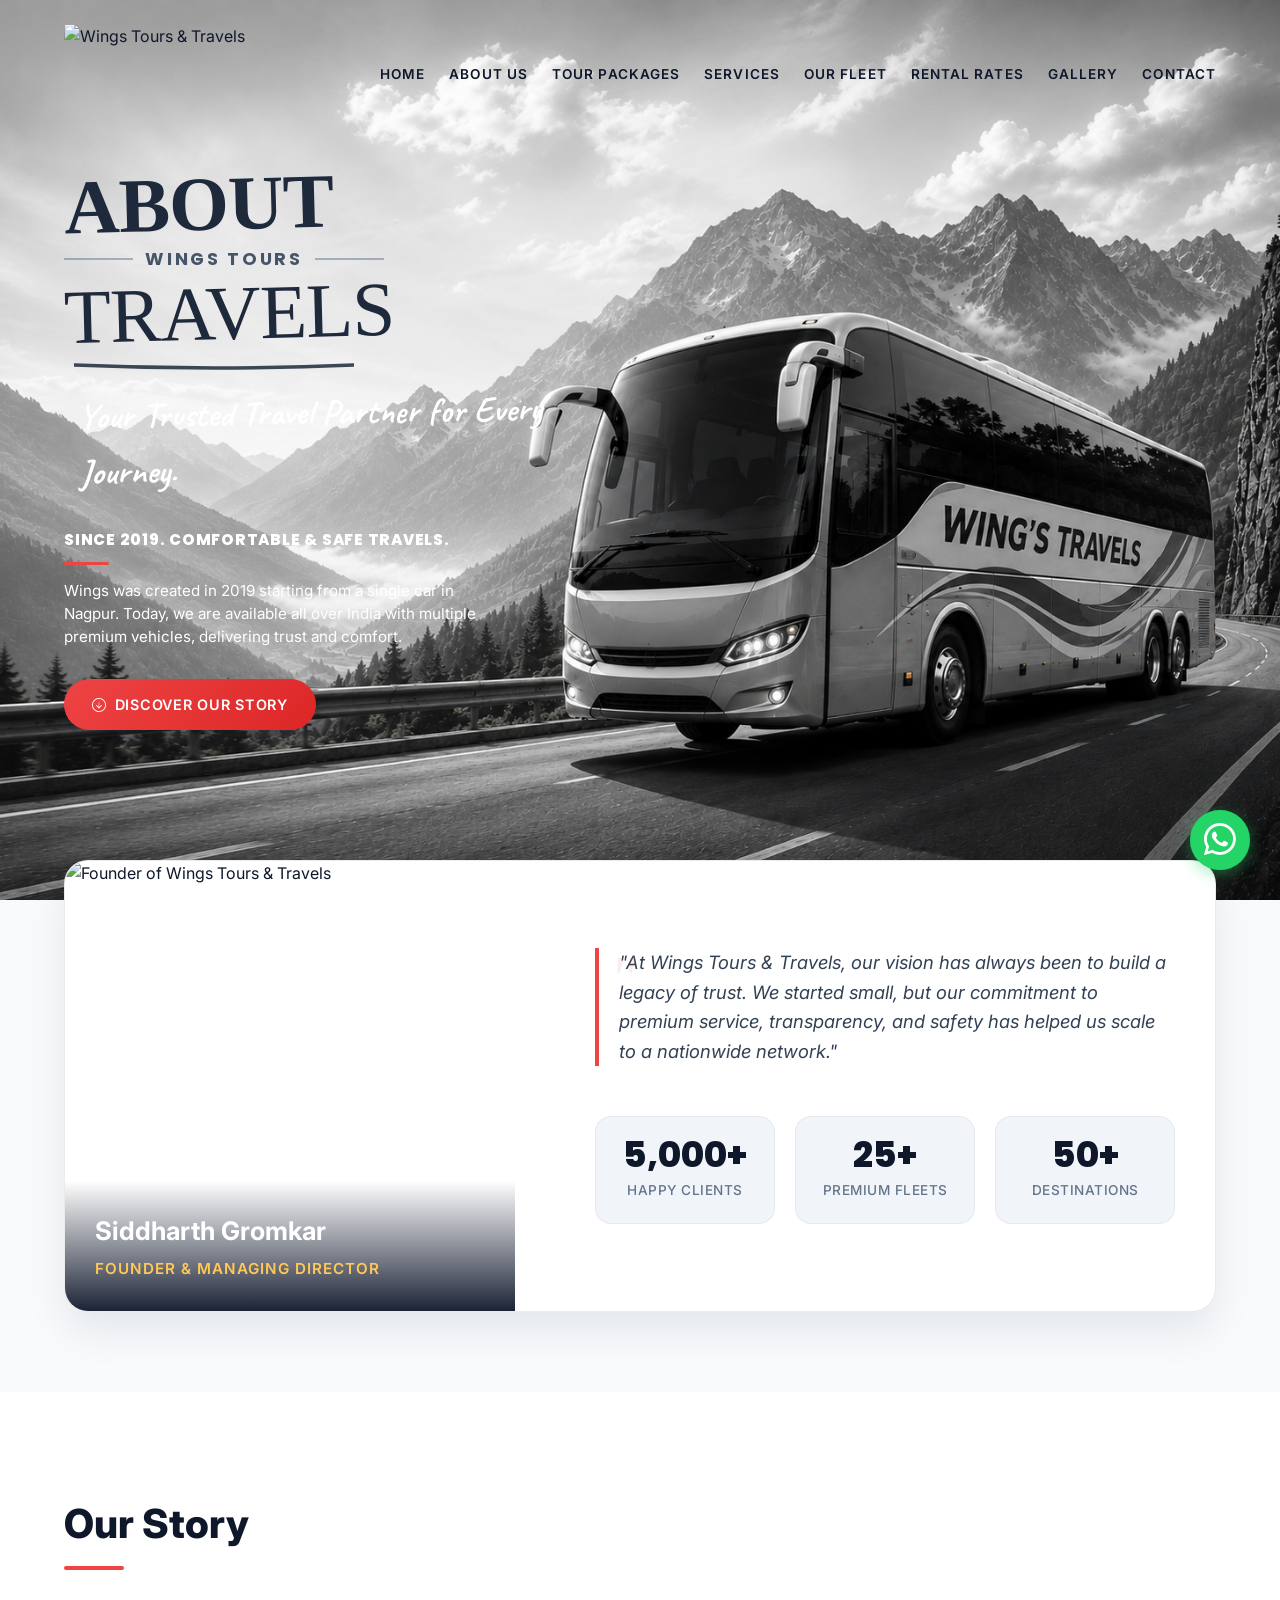
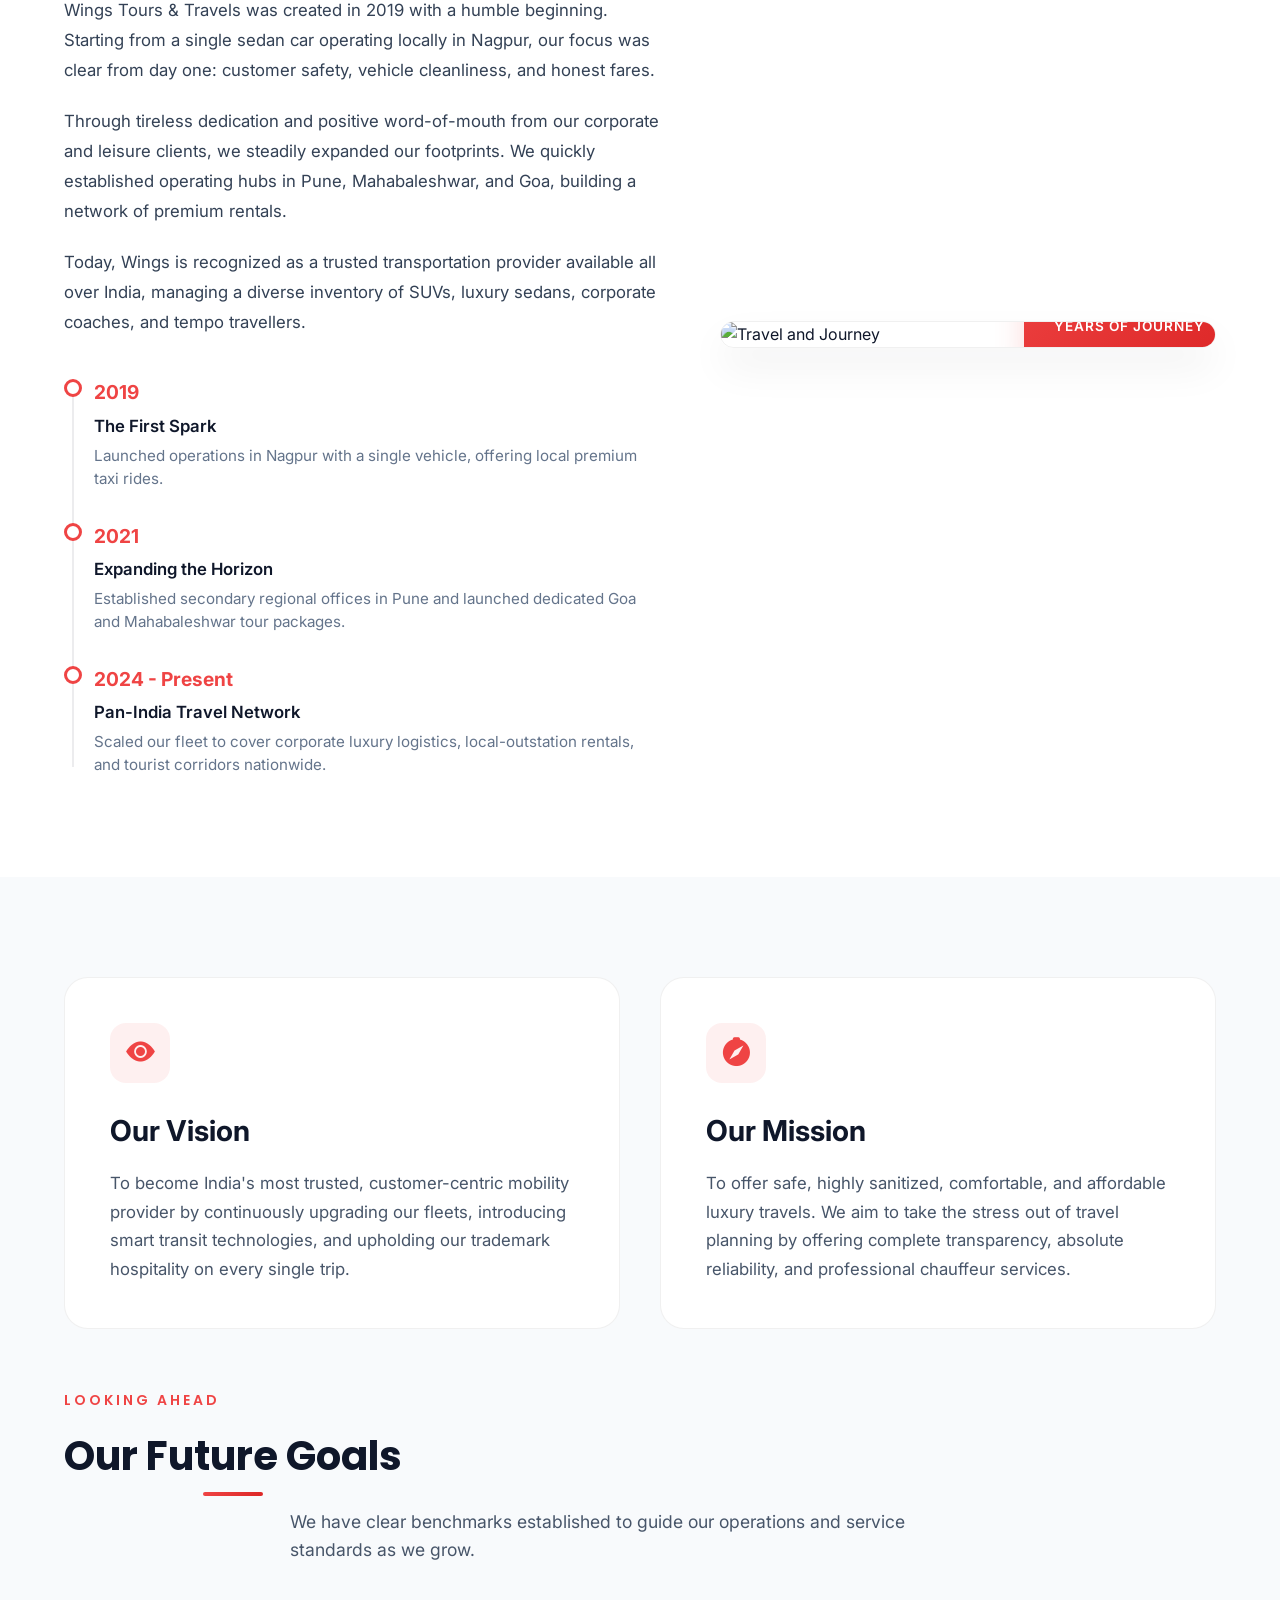
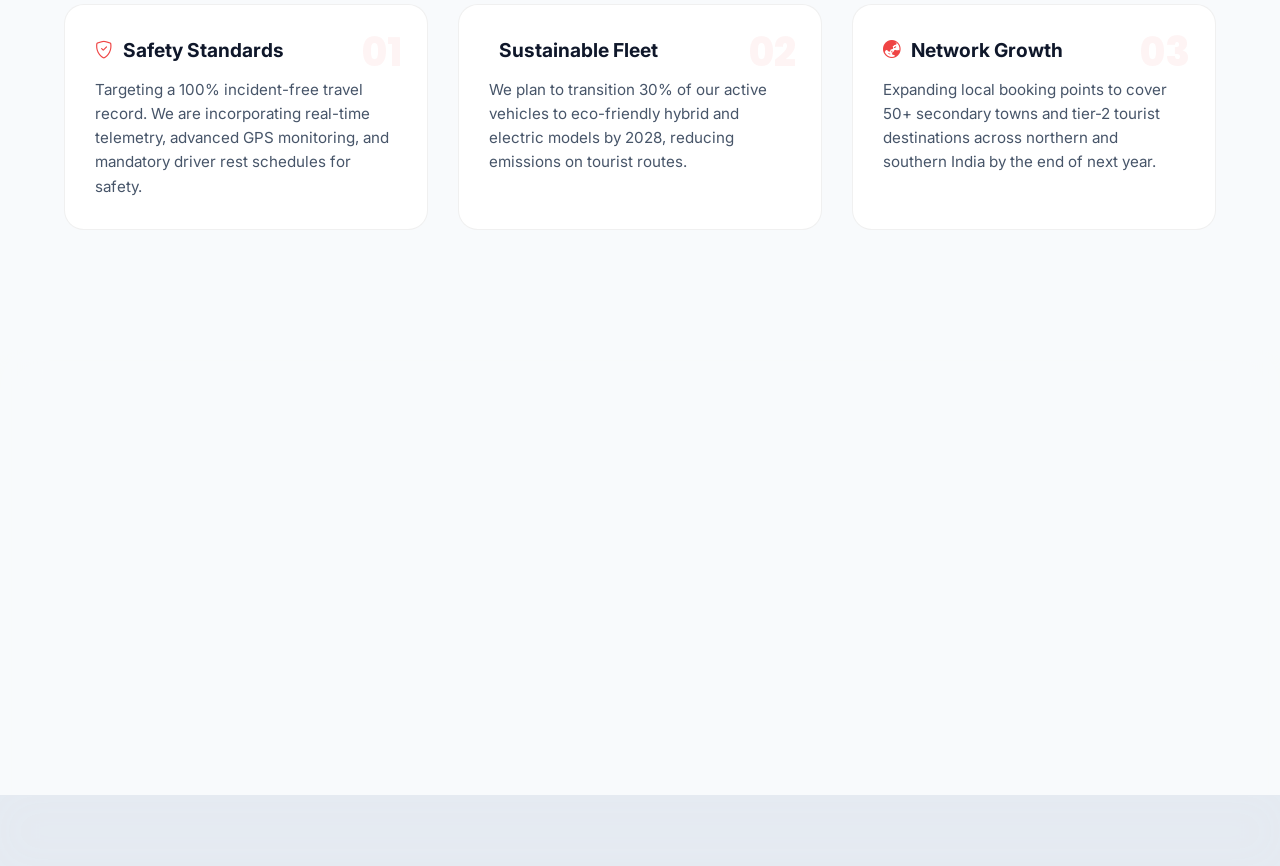
==== about.html @ 9f7b577d "changes in tariffs and about sections miner bugs" ====
<!DOCTYPE html>
<html lang="en">

<head>
    <meta charset="UTF-8">
    <meta name="viewport" content="width=device-width, initial-scale=1.0">
    <title>About Us | Wings Tours & Travels</title>
    <meta name="description"
        content="Learn about Wings Tours & Travels. Founded by Siddharth Gromkar in 2019 with a single car in Nagpur, we now provide premium transport and rentals all over India.">

    <!-- Open Graph Meta Tags -->
    <meta property="og:title" content="About Us | Wings Tours & Travels">
    <meta property="og:description"
        content="Discover our journey since 2019, our fleet, happy clients, and vision to provide premium and safe travel solutions.">
    <meta property="og:type" content="website">

    <!-- Fonts -->
    <link rel="preconnect" href="https://fonts.googleapis.com">
    <link rel="preconnect" href="https://fonts.gstatic.com" crossorigin>
    <link
        href="https://fonts.googleapis.com/css2?family=Inter:wght@300;400;500;600;700&family=Poppins:wght@400;500;600;700;800&family=Permanent+Marker&family=Caveat:wght@700&display=swap"
        rel="stylesheet">

    <!-- Bootstrap Icons -->
    <link rel="stylesheet" href="https://cdn.jsdelivr.net/npm/bootstrap-icons@1.11.1/font/bootstrap-icons.css">

    <!-- Custom CSS -->
    <link rel="stylesheet" href="style.css">
    <style>
        /* Light Theme Styles for About Page */
        body {
            background-color: #f8fafc;
            color: #0f172a;
        }

        /* Hero Section Text Overrides if needed for light theme */
        .hero-section {
            background-color: #0f172a !important;
            /* Keep the hero section dark for premium look */
            color: #ffffff;
        }

        .hero-section h1,
        .hero-section p,
        .hero-section span {
            color: #ffffff;
        }

        /* Owner & Stats Card Section */
        .owner-section {
            padding: 80px 0;
            background-color: #f8fafc;
        }

        .owner-card {
            background: #ffffff;
            border: 1px solid rgba(0, 0, 0, 0.08);
            border-radius: 24px;
            overflow: hidden;
            display: grid;
            grid-template-columns: 1fr 1.2fr;
            gap: 40px;
            box-shadow: 0 20px 40px rgba(15, 23, 42, 0.08);
            margin-top: -120px;
            position: relative;
            z-index: 10;
        }

        .owner-image-wrap {
            position: relative;
            min-height: 450px;
        }

        .owner-img {
            width: 100%;
            height: 100%;
            object-fit: cover;
            position: absolute;
            top: 0;
            left: 0;
        }

        .owner-info-overlay {
            position: absolute;
            bottom: 0;
            left: 0;
            right: 0;
            background: linear-gradient(0deg, rgba(15, 23, 42, 0.95) 0%, rgba(15, 23, 42, 0) 100%);
            padding: 30px;
            color: #ffffff;
        }

        .owner-name {
            font-size: 1.6rem;
            font-weight: 700;
            margin-bottom: 5px;
            color: #ffffff;
        }

        .owner-title {
            font-size: 0.95rem;
            color: var(--color-accent, #FFC857);
            font-weight: 600;
            text-transform: uppercase;
            letter-spacing: 1px;
        }

        .owner-details-wrap {
            padding: 50px 40px;
            display: flex;
            flex-direction: column;
            justify-content: center;
        }

        .owner-quote {
            font-size: 1.15rem;
            font-style: italic;
            color: #334155;
            margin-bottom: 30px;
            line-height: 1.6;
            border-left: 4px solid var(--color-secondary, #EF4444);
            padding-left: 20px;
            position: relative;
        }

        .owner-quote::before {
            content: '"';
            font-family: serif;
            font-size: 4rem;
            color: rgba(239, 68, 68, 0.1);
            position: absolute;
            top: -20px;
            left: 10px;
        }

        .stats-grid {
            display: grid;
            grid-template-columns: repeat(3, 1fr);
            gap: 20px;
            margin-top: 20px;
        }

        .stat-item {
            background: #f1f5f9;
            border: 1px solid rgba(0, 0, 0, 0.05);
            border-radius: 16px;
            padding: 20px 15px;
            text-align: center;
            transition: all 0.3s ease;
        }

        .stat-item:hover {
            transform: translateY(-5px);
            border-color: rgba(239, 68, 68, 0.2);
            box-shadow: 0 10px 20px rgba(0, 0, 0, 0.05);
        }

        .stat-number {
            font-size: 2.2rem;
            font-weight: 800;
            color: var(--color-primary, #0B3D91);
            /* Deep slate / red accent */
            display: block;
            margin-bottom: 5px;
            font-family: 'Poppins', sans-serif;
        }

        .stat-label {
            font-size: 0.85rem;
            color: #64748b;
            font-weight: 500;
            text-transform: uppercase;
            letter-spacing: 0.5px;
        }

        /* Our Story Section */
        .story-section {
            padding: 100px 0;
            background-color: #ffffff;
            position: relative;
        }

        .story-grid {
            display: grid;
            grid-template-columns: 1.2fr 1fr;
            gap: 60px;
            align-items: center;
        }

        .story-content h2 {
            font-size: 2.5rem;
            font-weight: 800;
            margin-bottom: 25px;
            color: #0f172a;
            position: relative;
        }

        .story-content h2::after {
            content: '';
            display: block;
            width: 60px;
            height: 4px;
            background: var(--color-secondary, #EF4444);
            margin-top: 10px;
            border-radius: 2px;
        }

        .story-text p {
            font-size: 1.05rem;
            color: #334155;
            line-height: 1.8;
            margin-bottom: 20px;
        }

        .story-timeline {
            display: flex;
            flex-direction: column;
            gap: 30px;
            position: relative;
            padding-left: 30px;
            margin-top: 40px;
        }

        .story-timeline::before {
            content: '';
            position: absolute;
            left: 8px;
            top: 10px;
            bottom: 10px;
            width: 2px;
            background: rgba(15, 23, 42, 0.08);
        }

        .timeline-item {
            position: relative;
        }

        .timeline-badge {
            position: absolute;
            left: -30px;
            top: 2px;
            width: 18px;
            height: 18px;
            border-radius: 50%;
            background: #ffffff;
            border: 3px solid var(--color-secondary, #EF4444);
            transition: all 0.3s ease;
        }

        .timeline-item:hover .timeline-badge {
            background: var(--color-secondary, #EF4444);
            box-shadow: 0 0 10px rgba(239, 68, 68, 0.4);
        }

        .timeline-year {
            font-size: 1.2rem;
            font-weight: 700;
            color: var(--color-secondary, #EF4444);
            margin-bottom: 5px;
            display: block;
        }

        .timeline-title {
            font-size: 1.05rem;
            font-weight: 600;
            color: #0f172a;
            margin-bottom: 5px;
        }

        .timeline-desc {
            font-size: 0.95rem;
            color: #64748b;
            line-height: 1.5;
        }

        .story-graphic {
            position: relative;
        }

        .story-graphic-wrapper {
            position: relative;
            border-radius: 24px;
            overflow: hidden;
            border: 1px solid rgba(0, 0, 0, 0.06);
            box-shadow: 0 20px 40px rgba(15, 23, 42, 0.06);
        }

        .story-graphic img {
            width: 100%;
            height: 100%;
            object-fit: cover;
            display: block;
        }

        .story-experience-badge {
            position: absolute;
            bottom: -20px;
            right: -20px;
            background: var(--gradient-cta);
            padding: 30px;
            border-radius: 20px;
            text-align: center;
            color: white;
            box-shadow: 0 15px 30px rgba(239, 68, 68, 0.2);
            z-index: 10;
        }

        .story-experience-num {
            font-size: 3rem;
            font-weight: 800;
            font-family: 'Poppins', sans-serif;
            display: block;
            line-height: 1;
        }

        .story-experience-lbl {
            font-size: 0.85rem;
            text-transform: uppercase;
            letter-spacing: 1px;
            font-weight: 600;
            margin-top: 5px;
            display: block;
        }

        /* Vision & Mission Section */
        .vision-mission-section {
            padding: 100px 0 120px 0;
            background-color: #f8fafc;
        }

        .vision-mission-grid {
            display: grid;
            grid-template-columns: repeat(2, 1fr);
            gap: 40px;
            margin-bottom: 60px;
        }

        .vm-card {
            background: #ffffff;
            border: 1px solid rgba(0, 0, 0, 0.06);
            border-radius: 24px;
            padding: 45px;
            transition: all 0.3s ease;
            position: relative;
            overflow: hidden;
        }

        .vm-card:hover {
            transform: translateY(-5px);
            border-color: rgba(239, 68, 68, 0.15);
            box-shadow: 0 20px 40px rgba(15, 23, 42, 0.05);
        }

        .vm-icon-wrap {
            width: 60px;
            height: 60px;
            border-radius: 16px;
            background: rgba(239, 68, 68, 0.08);
            color: var(--color-secondary, #EF4444);
            display: flex;
            align-items: center;
            justify-content: center;
            font-size: 1.8rem;
            margin-bottom: 25px;
            transition: all 0.3s ease;
        }

        .vm-card:hover .vm-icon-wrap {
            background: var(--color-secondary, #EF4444);
            color: #ffffff;
            box-shadow: 0 5px 15px rgba(239, 68, 68, 0.3);
        }

        .vm-card.vision:hover .vm-icon-wrap {
            background: var(--color-secondary, #EF4444);
            color: #ffffff;
            box-shadow: 0 5px 15px rgba(239, 68, 68, 0.3);
        }

        .vm-card.vision .vm-icon-wrap {
            background: rgba(239, 68, 68, 0.08);
            color: var(--color-secondary, #EF4444);
        }

        .vm-title {
            font-size: 1.8rem;
            font-weight: 700;
            color: #0f172a;
            margin-bottom: 15px;
        }

        .vm-desc {
            font-size: 1.05rem;
            color: #475569;
            line-height: 1.7;
        }

        /* Goals Block */
        .goals-header {
            margin-bottom: 40px;
        }

        .goals-grid {
            display: grid;
            grid-template-columns: repeat(3, 1fr);
            gap: 30px;
        }

        .goal-card {
            background: #ffffff;
            border: 1px solid rgba(0, 0, 0, 0.06);
            border-radius: 20px;
            padding: 30px;
            position: relative;
            transition: all 0.3s ease;
        }

        .goal-card:hover {
            border-color: rgba(239, 68, 68, 0.15);
            transform: translateY(-5px);
            box-shadow: 0 15px 30px rgba(15, 23, 42, 0.05);
        }

        .goal-num {
            font-size: 2.5rem;
            font-weight: 800;
            color: rgba(239, 68, 68, 0.06);
            position: absolute;
            top: 15px;
            right: 25px;
            font-family: 'Poppins', sans-serif;
            transition: all 0.3s ease;
        }

        .goal-card:hover .goal-num {
            color: rgba(239, 68, 68, 0.15);
            transform: scale(1.1);
        }

        .goal-title {
            font-size: 1.2rem;
            font-weight: 700;
            color: #0f172a;
            margin-bottom: 12px;
            display: flex;
            align-items: center;
            gap: 10px;
        }

        .goal-title i {
            color: var(--color-secondary, #EF4444);
            font-size: 1.1rem;
        }

        .goal-desc {
            font-size: 0.95rem;
            color: #475569;
            line-height: 1.6;
        }

        @media (max-width: 992px) {
            .owner-section {
                padding: 60px 0;
            }

            .owner-card {
                grid-template-columns: 1fr;
                gap: 0;
                margin-top: 0;
                /* Reset negative margin on tablet to prevent hero overlap */
            }

            .owner-image-wrap {
                min-height: 380px;
            }

            .story-grid {
                grid-template-columns: 1fr;
                gap: 40px;
            }

            .story-experience-badge {
                bottom: 20px;
                right: 20px;
                padding: 20px;
            }

            .vision-mission-grid {
                grid-template-columns: 1fr;
            }

            .goals-grid {
                grid-template-columns: 1fr;
            }
        }

        /* Fix cards info sliding out of window on small phone viewports */
        @media (max-width: 576px) {
            .owner-section {
                padding: 40px 0;
            }

            .owner-card {
                margin-top: 0;
                /* Reset negative margin on mobile to prevent hero overlap */
                margin-left: 10px;
                margin-right: 10px;
                border-radius: 16px;
                box-shadow: 0 10px 25px rgba(0, 0, 0, 0.06);
            }

            .owner-image-wrap {
                min-height: 280px;
            }

            .owner-details-wrap {
                padding: 30px 15px;
            }

            .owner-quote {
                font-size: 1rem;
                margin-bottom: 20px;
                padding-left: 15px;
            }

            .stats-grid {
                grid-template-columns: 1fr;
                /* Switch to single column to prevent sliding out */
                gap: 12px;
                margin-top: 15px;
            }

            .stat-item {
                padding: 15px 10px;
                border-radius: 12px;
            }

            .stat-number {
                font-size: 1.8rem;
            }

            .story-section {
                padding: 60px 0;
            }

            .story-timeline {
                padding-left: 20px;
            }

            .story-timeline::before {
                left: 4px;
            }

            .timeline-badge {
                left: -24px;
                width: 14px;
                height: 14px;
            }

            .story-experience-badge {
                position: static;
                margin-top: 20px;
                transform: none;
                border-radius: 16px;
                box-shadow: 0 10px 20px rgba(239, 68, 68, 0.15);
            }

            .vision-mission-section {
                padding: 60px 0 80px 0;
            }

            .vm-card {
                padding: 25px 20px;
            }

            .goal-card {
                padding: 25px 20px;
            }
        }
    </style>
</head>

<body>

    <!-- Preloader -->
    <div id="preloader" class="preloader">
        <div class="preloader-content">
            <img src="images/Logo.png" alt="Wings Tours & Travels" class="preloader-logo">
            <div class="spinner"></div>
        </div>
    </div>

    <!-- Scroll to Top -->
    <button id="scrollToTop" class="scroll-to-top" aria-label="Scroll to top">
        <i class="bi bi-arrow-up"></i>
    </button>

    <!-- Floating WhatsApp Widget -->
    <a href="https://wa.me/918855052083?text=Hi%20Wings%20Tours%20%26%20Travels,%20I%20would%20like%20to%20inquire%20about%20a%20booking."
        class="floating-whatsapp" target="_blank" rel="noopener" aria-label="Contact us on WhatsApp">
        <i class="bi bi-whatsapp"></i>
        <span class="whatsapp-tooltip">Chat with us</span>
    </a>

    <!-- Mobile Navigation Backdrop Overlay -->
    <div class="nav-backdrop" id="navBackdrop"></div>

    <!-- Sticky Navbar -->
    <nav class="navbar" id="navbar">
        <div class="nav-container">
            <a href="index.html#home" class="logo">
                <img src="images/Logo.png" alt="Wings Tours & Travels" class="logo-img">
            </a>
            <button class="nav-toggle" id="navToggle" aria-label="Toggle Navigation">
                <span class="bar"></span>
                <span class="bar"></span>
                <span class="bar"></span>
            </button>
            <ul class="nav-menu" id="navMenu">
                <li><a href="index.html#home" class="nav-link">Home</a></li>
                <li><a href="#owner-story" class="nav-link active">About Us</a></li>
                <li><a href="index.html#packages" class="nav-link">Tour Packages</a></li>
                <li><a href="index.html#services" class="nav-link">Services</a></li>
                <li><a href="index.html#fleet" class="nav-link">Our Fleet</a></li>
                <li><a href="tariffs.html" class="nav-link">Rental Rates</a></li>
                <li><a href="index.html#gallery" class="nav-link">Gallery</a></li>
                <li><a href="index.html#booking" class="nav-link">Contact</a></li>
            </ul>
        </div>
    </nav>

    <!-- Hero Section -->
    <header id="home" class="hero-section">
        <div class="hero-container container">
            <div class="hero-content">
                <div class="hero-title-group">
                    <h1 class="hero-brush-text main-title">ABOUT</h1>
                    <div class="hero-divider-text">
                        <span class="line"></span>
                        <span class="text">WINGS TOURS</span>
                        <span class="line"></span>
                    </div>
                    <div class="hero-brush-text main-title">TRAVELS</div>
                    <div class="hero-brush-underline">
                        <svg viewBox="0 0 100 10" preserveAspectRatio="none">
                            <path d="M0,5 Q50,10 100,5" stroke="#1E293B" stroke-width="3" fill="none"
                                stroke-linecap="round" />
                        </svg>
                    </div>
                </div>

                <p class="hero-cursive-text">Your Trusted Travel Partner for Every Journey.</p>

                <div class="hero-subtext-group">
                    <p class="hero-alert-text">SINCE 2019. COMFORTABLE & SAFE TRAVELS.</p>
                    <div class="hero-red-bar"></div>
                    <p class="hero-description">
                        Wings was created in 2019 starting from a single car in Nagpur. Today, we are available all over
                        India with multiple premium vehicles, delivering trust and comfort.
                    </p>
                </div>

                <div class="hero-buttons">
                    <a href="#owner-story" class="btn btn-primary"><i class="bi bi-arrow-down-circle"></i> DISCOVER OUR
                        STORY</a>
                </div>
            </div>
        </div>
    </header>

    <!-- Owner & Stats Section -->
    <section class="owner-section" id="owner-story">
        <div class="container">
            <div class="owner-card">
                <div class="owner-image-wrap">
                    <img src="images/owner.png" alt="Founder of Wings Tours & Travels" class="owner-img">
                    <div class="owner-info-overlay">
                        <h3 class="owner-name">Siddharth Gromkar</h3>
                        <p class="owner-title">Founder & Managing Director</p>
                    </div>
                </div>
                <div class="owner-details-wrap">
                    <p class="owner-quote">
                        "At Wings Tours & Travels, our vision has always been to build a legacy of trust. We started
                        small, but our commitment to premium service, transparency, and safety has helped us scale to a
                        nationwide network."
                    </p>

                    <div class="stats-grid">
                        <div class="stat-item">
                            <span class="stat-number">5,000+</span>
                            <span class="stat-label">Happy Clients</span>
                        </div>
                        <div class="stat-item">
                            <span class="stat-number">25+</span>
                            <span class="stat-label">Premium Fleets</span>
                        </div>
                        <div class="stat-item">
                            <span class="stat-number">50+</span>
                            <span class="stat-label">Destinations</span>
                        </div>
                    </div>
                </div>
            </div>
        </div>
    </section>

    <!-- Our Story Section -->
    <section class="story-section">
        <div class="container">
            <div class="story-grid">
                <div class="story-content">
                    <h2>Our Story</h2>
                    <div class="story-text">
                        <p>
                            Wings Tours & Travels was created in 2019 with a humble beginning. Starting from a single
                            sedan car operating locally in Nagpur, our focus was clear from day one: customer safety,
                            vehicle cleanliness, and honest fares.
                        </p>
                        <p>
                            Through tireless dedication and positive word-of-mouth from our corporate and leisure
                            clients, we steadily expanded our footprints. We quickly established operating hubs in Pune,
                            Mahabaleshwar, and Goa, building a network of premium rentals.
                        </p>
                        <p>
                            Today, Wings is recognized as a trusted transportation provider available all over India,
                            managing a diverse inventory of SUVs, luxury sedans, corporate coaches, and tempo
                            travellers.
                        </p>
                    </div>

                    <div class="story-timeline">
                        <div class="timeline-item">
                            <div class="timeline-badge"></div>
                            <span class="timeline-year">2019</span>
                            <h4 class="timeline-title">The First Spark</h4>
                            <p class="timeline-desc">Launched operations in Nagpur with a single vehicle, offering local
                                premium taxi rides.</p>
                        </div>
                        <div class="timeline-item">
                            <div class="timeline-badge"></div>
                            <span class="timeline-year">2021</span>
                            <h4 class="timeline-title">Expanding the Horizon</h4>
                            <p class="timeline-desc">Established secondary regional offices in Pune and launched
                                dedicated Goa and Mahabaleshwar tour packages.</p>
                        </div>
                        <div class="timeline-item">
                            <div class="timeline-badge"></div>
                            <span class="timeline-year">2024 - Present</span>
                            <h4 class="timeline-title">Pan-India Travel Network</h4>
                            <p class="timeline-desc">Scaled our fleet to cover corporate luxury logistics,
                                local-outstation rentals, and tourist corridors nationwide.</p>
                        </div>
                    </div>
                </div>

                <div class="story-graphic">
                    <div class="story-graphic-wrapper">
                        <img src="https://images.unsplash.com/photo-1469854523086-cc02fe5d8800?q=80&w=800"
                            alt="Travel and Journey">
                        <div class="story-experience-badge">
                            <span class="story-experience-num">7+</span>
                            <span class="story-experience-lbl">Years of Journey</span>
                        </div>
                    </div>
                </div>
            </div>
        </div>
    </section>

    <!-- Vision & Mission Section -->
    <section class="vision-mission-section">
        <div class="container">
            <div class="vision-mission-grid">
                <div class="vm-card vision">
                    <div class="vm-icon-wrap">
                        <i class="bi bi-eye-fill"></i>
                    </div>
                    <h3 class="vm-title">Our Vision</h3>
                    <p class="vm-desc">
                        To become India's most trusted, customer-centric mobility provider by continuously upgrading our
                        fleets, introducing smart transit technologies, and upholding our trademark hospitality on every
                        single trip.
                    </p>
                </div>

                <div class="vm-card mission">
                    <div class="vm-icon-wrap">
                        <i class="bi bi-compass-fill"></i>
                    </div>
                    <h3 class="vm-title">Our Mission</h3>
                    <p class="vm-desc">
                        To offer safe, highly sanitized, comfortable, and affordable luxury travels. We aim to take the
                        stress out of travel planning by offering complete transparency, absolute reliability, and
                        professional chauffeur services.
                    </p>
                </div>
            </div>

            <!-- Goals Sub-Section -->
            <div class="goals-header text-center">
                <span class="section-tagline">Looking Ahead</span>
                <h2 class="section-title">Our Future Goals</h2>
                <p class="section-subtitle">We have clear benchmarks established to guide our operations and service
                    standards as we grow.</p>
            </div>

            <div class="goals-grid">
                <div class="goal-card">
                    <span class="goal-num">01</span>
                    <h4 class="goal-title"><i class="bi bi-shield-check"></i> Safety Standards</h4>
                    <p class="goal-desc">Targeting a 100% incident-free travel record. We are incorporating real-time
                        telemetry, advanced GPS monitoring, and mandatory driver rest schedules for safety.</p>
                </div>
                <div class="goal-card">
                    <span class="goal-num">02</span>
                    <h4 class="goal-title"><i class="bi bi-leaf"></i> Sustainable Fleet</h4>
                    <p class="goal-desc">We plan to transition 30% of our active vehicles to eco-friendly hybrid and
                        electric models by 2028, reducing emissions on tourist routes.</p>
                </div>
                <div class="goal-card">
                    <span class="goal-num">03</span>
                    <h4 class="goal-title"><i class="bi bi-globe-asia-australia"></i> Network Growth</h4>
                    <p class="goal-desc">Expanding local booking points to cover 50+ secondary towns and tier-2 tourist
                        destinations across northern and southern India by the end of next year.</p>
                </div>
            </div>
        </div>
    </section>

    <!-- Footer Section -->
    <footer class="footer">
        <div class="footer-top container">
            <!-- Brand -->
            <div class="footer-col brand-col">
                <a href="#" class="footer-logo">
                    <i class="bi bi-send-fill logo-wings"></i>
                    <span>WINGS<span class="logo-highlight">TOURS</span></span>
                </a>
                <p class="footer-desc">WINGS TOURS & TRAVELS is your premium transportation and logistics solution
                    provider, facilitating comfortable journeys to all major tourist corridors with seasoned chauffeurs
                    and pristine fleets.</p>
                <div class="footer-socials">
                    <a href="https://instagram.com/wings_travelss" target="_blank" rel="noopener"
                        aria-label="Follow us on Instagram"><i class="bi bi-instagram"></i></a>
                    <a href="https://wa.me/918855052083" target="_blank" rel="noopener"
                        aria-label="Contact us on WhatsApp"><i class="bi bi-whatsapp"></i></a>
                    <a href="tel:8855052083" aria-label="Call Wings Travels"><i class="bi bi-telephone-fill"></i></a>
                </div>
            </div>

            <!-- Links -->
            <div class="footer-col links-col">
                <h3>Quick Links</h3>
                <ul>
                    <li><a href="index.html#home">Home</a></li>
                    <li><a href="index.html#services">Our Services</a></li>
                    <li><a href="index.html#why-choose-us">Why Choose Us</a></li>
                    <li><a href="index.html#packages">Tour Packages</a></li>
                    <li><a href="index.html#gallery">Tour Gallery</a></li>
                    <li><a href="index.html#reviews">Guest Reviews</a></li>
                    <li><a href="index.html#booking">Book Online</a></li>
                </ul>
            </div>

            <!-- Services -->
            <div class="footer-col links-col">
                <h3>Our Services</h3>
                <ul>
                    <li><a href="index.html#services">Local Taxi Rental</a></li>
                    <li><a href="index.html#services">Outstation Taxi</a></li>
                    <li><a href="index.html#services">Hourly Rental</a></li>
                    <li><a href="index.html#services">Picnic Trips</a></li>
                    <li><a href="index.html#services">Bus & Tempo Rental</a></li>
                    <li><a href="index.html#services">Tour Packages</a></li>
                </ul>
            </div>

            <!-- Contact Details -->
            <div class="footer-col contact-col">
                <h3>Contact Details</h3>
                <ul class="footer-contact-list">
                    <li>
                        <i class="bi bi-geo-alt-fill"></i>
                        <span>Pune, Mahabaleshwar & Goa Regional Hubs, India</span>
                    </li>
                    <li>
                        <i class="bi bi-telephone-fill"></i>
                        <span>
                            <a href="tel:8855052083">8855052083</a><br>
                            <a href="tel:9921874504">9921874504</a>
                        </span>
                    </li>
                    <li>
                        <i class="bi bi-envelope-fill"></i>
                        <span>booking@wingstravels.co.in</span>
                    </li>
                    <li>
                        <i class="bi bi-instagram"></i>
                        <span><a href="https://instagram.com/wings_travelss" target="_blank"
                                rel="noopener">@wings_travelss</a></span>
                    </li>
                </ul>
            </div>
        </div>

        <div class="footer-bottom">
            <div class="footer-bottom-container container">
                <p>WINGS TOURS & TRAVELS &copy; 2019</p>
                <div class="footer-bottom-links">
                    <a href="#">Privacy Policy</a>
                    <a href="#">Terms of Service</a>
                </div>
            </div>
        </div>
    </footer>

    <!-- Mobile Bottom Quick Contact Bar -->
    <div class="mobile-bottom-bar" id="mobileBottomBar">
        <a href="tel:8855052083" class="mobile-bottom-item call-item">
            <i class="bi bi-telephone-fill"></i>
            <span>Call Now</span>
        </a>
        <a href="https://wa.me/918855052083?text=Hi%20Wings%20Tours%20%26%20Travels,%20I%20would%20like%20to%20inquire%20about%20a%20booking."
            target="_blank" rel="noopener" class="mobile-bottom-item whatsapp-item">
            <i class="bi bi-whatsapp"></i>
            <span>WhatsApp</span>
        </a>
        <a href="index.html#booking" class="mobile-bottom-item book-item">
            <i class="bi bi-calendar-check-fill"></i>
            <span>Book Now</span>
        </a>
    </div>

    <!-- Scripts -->
    <script src="script.js"></script>
</body>

</html>
---- style.css ----
/* ==========================================================================
   CSS VARIABLE DECLARATIONS & CORE RESET
   ========================================================================== */
:root {
    /* Color Palette */
    --color-primary: #0F172A;
    /* Deep Slate / Charcoal */
    --color-secondary: #EF4444;
    /* Crimson Red */
    --color-accent: #FFC857;
    /* Luxury Gold */
    --color-bg: #F8FAFC;
    /* Off-white background */
    --color-dark: #0F172A;
    /* Dark Text Slate */
    --color-light: #475569;
    /* Light Text Slate */
    --color-white: #FFFFFF;
    --color-glass-bg: rgba(255, 255, 255, 0.7);
    --color-glass-border: rgba(255, 255, 255, 0.4);

    /* Gradients */
    --gradient-cta: linear-gradient(135deg, #EF4444 0%, #DC2626 100%);
    --gradient-gold: linear-gradient(135deg, #FFC857 0%, #E0A93C 100%);
    --gradient-dark-overlay: linear-gradient(to bottom, rgba(15, 23, 42, 0.8), rgba(15, 23, 42, 0.95));

    /* Typography */
    --font-heading: 'Poppins', sans-serif;
    --font-body: 'Inter', sans-serif;

    /* Spacing & Borders */
    --border-radius-sm: 8px;
    --border-radius-md: 16px;
    --border-radius-lg: 24px;
    --border-radius-circle: 50%;

    /* Shadows */
    --shadow-sm: 0 4px 6px -1px rgba(0, 0, 0, 0.05), 0 2px 4px -1px rgba(0, 0, 0, 0.03);
    --shadow-md: 0 10px 15px -3px rgba(15, 23, 42, 0.08), 0 4px 6px -2px rgba(15, 23, 42, 0.05);
    --shadow-lg: 0 20px 25px -5px rgba(15, 23, 42, 0.12), 0 10px 10px -5px rgba(15, 23, 42, 0.08);
    --shadow-gold: 0 10px 20px -5px rgba(255, 200, 87, 0.4);

    /* Animations */
    --transition-fast: 0.2s cubic-bezier(0.4, 0, 0.2, 1);
    --transition-medium: 0.4s cubic-bezier(0.4, 0, 0.2, 1);
    --transition-slow: 0.6s cubic-bezier(0.4, 0, 0.2, 1);
}

* {
    margin: 0;
    padding: 0;
    box-sizing: border-box;
}

html {
    scroll-behavior: smooth;
    font-size: 16px;
    -webkit-font-smoothing: antialiased;
    overflow-x: hidden;
}

body {
    font-family: var(--font-body);
    background-color: var(--color-bg);
    color: var(--color-dark);
    line-height: 1.6;
    overflow-x: hidden;
    width: 100%;
}

a {
    text-decoration: none;
    color: inherit;
    transition: var(--transition-fast);
}

ul {
    list-style: none;
}

img {
    max-width: 100%;
    height: auto;
    display: block;
}

input,
select,
textarea,
button {
    font-family: inherit;
    font-size: inherit;
    outline: none;
}

.container {
    width: 100%;
    max-width: 1200px;
    margin: 0 auto;
    padding: 0 24px;
}

/* ==========================================================================
   PRELOADER
   ========================================================================== */
.preloader {
    position: fixed;
    top: 0;
    left: 0;
    width: 100vw;
    height: 100vh;
    background-color: #ffffff;
    z-index: 99999;
    display: flex;
    justify-content: center;
    align-items: center;
    transition: opacity 0.5s ease, visibility 0.5s ease;
}

.preloader.fade-out {
    opacity: 0;
    visibility: hidden;
    pointer-events: none;
}

.preloader-content {
    display: flex;
    flex-direction: column;
    align-items: center;
    gap: 30px;
}

.preloader-logo {
    height: 90px;
    width: auto;
    animation: pulse 2s infinite ease-in-out;
}

.spinner {
    width: 50px;
    height: 50px;
    border: 3px solid rgba(15, 23, 42, 0.08);
    border-top-color: var(--color-secondary);
    border-radius: var(--border-radius-circle);
    animation: spin 1s infinite linear;
}

@keyframes pulse {
    0%, 100% {
        transform: scale(0.95);
        opacity: 0.85;
    }
    50% {
        transform: scale(1.05);
        opacity: 1;
    }
}

@keyframes spin {
    0% {
        transform: rotate(0deg);
    }

    100% {
        transform: rotate(360deg);
    }
}

/* ==========================================================================
   COMMON COMPONENT STYLES
   ========================================================================== */
.section {
    padding: 100px 0;
    position: relative;
}

.section.bg-light {
    background-color: #F1F5F9;
}

.section.bg-dark {
    background-color: #0F172A;
}

.section-header {
    text-align: center;
    margin-bottom: 60px;
}

.section-tagline {
    font-family: var(--font-heading);
    font-weight: 600;
    text-transform: uppercase;
    font-size: 0.875rem;
    letter-spacing: 3px;
    color: var(--color-secondary);
    display: block;
    margin-bottom: 12px;
}

.section-tagline.text-yellow {
    color: var(--color-accent);
}

.section-title {
    font-family: var(--font-heading);
    font-size: 2.5rem;
    font-weight: 700;
    color: var(--color-dark);
    margin-bottom: 20px;
    position: relative;
    display: inline-block;
}

.section.bg-dark .section-title {
    color: var(--color-white);
}

.section-title::after {
    content: '';
    position: absolute;
    bottom: -8px;
    left: 50%;
    transform: translateX(-50%);
    width: 60px;
    height: 4px;
    background: var(--gradient-cta);
    border-radius: 2px;
}

.section-subtitle {
    font-size: 1.1rem;
    color: var(--color-light);
    max-width: 700px;
    margin: 0 auto;
}

.section.bg-dark .section-subtitle {
    color: #94A3B8;
}

/* Buttons */
.btn {
    display: inline-flex;
    align-items: center;
    justify-content: center;
    gap: 8px;
    padding: 14px 28px;
    font-weight: 600;
    border-radius: var(--border-radius-sm);
    transition: var(--transition-medium);
    cursor: pointer;
    border: none;
    font-family: var(--font-body);
}

.btn-primary {
    background: var(--gradient-cta);
    color: var(--color-white);
    box-shadow: 0 4px 15px rgba(11, 61, 145, 0.3);
}

.btn-primary:hover {
    background: var(--gradient-gold);
    color: var(--color-dark);
    box-shadow: var(--shadow-gold);
    transform: translateY(-2px);
}

.btn-secondary {
    background: rgba(255, 255, 255, 0.1);
    color: var(--color-white);
    backdrop-filter: blur(8px);
    border: 1px solid rgba(255, 255, 255, 0.3);
}

.btn-secondary:hover {
    background: var(--color-white);
    color: var(--color-primary);
    transform: translateY(-2px);
}

.btn-solid-blue {
    background-color: var(--color-primary);
    color: var(--color-white);
}

.btn-solid-blue:hover {
    background-color: #020617;
    transform: translateY(-2px);
}

.btn-sm {
    padding: 10px 20px;
    font-size: 0.875rem;
}

.btn-block {
    width: 100%;
}

/* Scroll To Top & Floating WhatsApp */
.scroll-to-top {
    position: fixed;
    bottom: 30px;
    left: 30px;
    width: 50px;
    height: 50px;
    background-color: var(--color-primary);
    color: var(--color-white);
    border: none;
    border-radius: var(--border-radius-circle);
    display: flex;
    align-items: center;
    justify-content: center;
    font-size: 1.25rem;
    cursor: pointer;
    box-shadow: var(--shadow-md);
    opacity: 0;
    visibility: hidden;
    transition: var(--transition-medium);
    z-index: 999;
}

.scroll-to-top.show {
    opacity: 1;
    visibility: visible;
}

.scroll-to-top:hover {
    background-color: var(--color-accent);
    color: var(--color-dark);
    transform: translateY(-5px);
}

.floating-whatsapp {
    position: fixed;
    bottom: 30px;
    right: 30px;
    width: 60px;
    height: 60px;
    background-color: #25D366;
    color: var(--color-white);
    border-radius: var(--border-radius-circle);
    display: flex;
    align-items: center;
    justify-content: center;
    font-size: 2rem;
    box-shadow: 0 4px 15px rgba(37, 211, 102, 0.4);
    z-index: 999;
    transition: var(--transition-medium);
}

.floating-whatsapp::before {
    content: '';
    position: absolute;
    width: 100%;
    height: 100%;
    border-radius: var(--border-radius-circle);
    background-color: #25D366;
    opacity: 0.3;
    z-index: -1;
    animation: whatsappPulse 2s infinite;
}

@keyframes whatsappPulse {
    0% {
        transform: scale(1);
        opacity: 0.5;
    }

    100% {
        transform: scale(1.4);
        opacity: 0;
    }
}

.floating-whatsapp:hover {
    transform: scale(1.1) translateY(-5px);
    box-shadow: 0 6px 20px rgba(37, 211, 102, 0.6);
}

.whatsapp-tooltip {
    position: absolute;
    right: 75px;
    background-color: var(--color-dark);
    color: var(--color-white);
    font-size: 0.85rem;
    padding: 6px 12px;
    border-radius: var(--border-radius-sm);
    white-space: nowrap;
    opacity: 0;
    visibility: hidden;
    transform: translateX(10px);
    transition: var(--transition-medium);
}

.floating-whatsapp:hover .whatsapp-tooltip {
    opacity: 1;
    visibility: visible;
    transform: translateX(0);
}

/* ==========================================================================
   NAVIGATION BAR
   ========================================================================== */
.navbar {
    position: fixed;
    top: 0;
    left: 0;
    width: 100%;
    padding: 24px 0;
    z-index: 1000;
    transition: var(--transition-medium);
}

.navbar.scrolled {
    padding: 14px 0;
    background-color: rgba(255, 255, 255, 0.85);
    backdrop-filter: blur(12px);
    -webkit-backdrop-filter: blur(12px);
    box-shadow: var(--shadow-sm);
    border-bottom: 1px solid rgba(255, 255, 255, 0.2);
}

.nav-container {
    max-width: 1200px;
    margin: 0 auto;
    padding: 0 24px;
    display: flex;
    justify-content: space-between;
    align-items: center;
}

.logo {
    display: flex;
    align-items: center;
}

.nav-backdrop {
    position: fixed;
    top: 0;
    left: 0;
    width: 100%;
    height: 100vh;
    background-color: rgba(15, 23, 42, 0.6);
    backdrop-filter: blur(4px);
    z-index: 998;
    opacity: 0;
    pointer-events: none;
    transition: opacity 0.3s ease;
}

.nav-backdrop.active {
    opacity: 1;
    pointer-events: auto;
}

.logo-img {
    height: 100px;
    width: auto;
    display: block;
    object-fit: contain;
    transition: height 0.3s cubic-bezier(0.4, 0, 0.2, 1), opacity 0.2s ease;
}

.navbar.scrolled .logo-img {
    height: 60px;
}

.logo-img:hover {
    opacity: 0.85;
}

.nav-toggle {
    display: none;
    flex-direction: column;
    justify-content: space-between;
    width: 30px;
    height: 20px;
    background: transparent;
    border: none;
    cursor: pointer;
}

.nav-toggle .bar {
    width: 100%;
    height: 3px;
    background-color: var(--color-dark);
    border-radius: 2px;
    transition: var(--transition-medium);
}

.navbar.scrolled .nav-toggle .bar {
    background-color: var(--color-primary);
}

.nav-menu {
    display: flex;
    align-items: center;
    gap: 24px;
}

.nav-link {
    font-weight: 600;
    font-size: 0.85rem;
    color: var(--color-dark);
    text-transform: uppercase;
    letter-spacing: 0.08em;
    padding: 8px 0;
    position: relative;
    transition: var(--transition-fast);
}

.navbar.scrolled .nav-link {
    color: var(--color-dark);
}

.nav-link::after {
    content: '';
    position: absolute;
    bottom: -4px;
    left: 0;
    width: 0;
    height: 3px;
    background-color: var(--color-dark);
    transition: var(--transition-fast);
}

.navbar.scrolled .nav-link::after {
    background-color: var(--color-primary);
}

.nav-link:hover {
    color: var(--color-dark);
}

.nav-link:hover::after,
.nav-link.active::after {
    width: 100%;
}

.nav-link.active {
    color: var(--color-dark);
    font-weight: 700;
}

.nav-btn-outline {
    border: 1px solid rgba(11, 61, 145, 0.4);
    color: var(--color-primary) !important;
    padding: 10px 20px !important;
    border-radius: var(--border-radius-sm);
    transition: var(--transition-medium);
}

.nav-btn-outline:hover {
    background-color: var(--color-primary);
    color: var(--color-white) !important;
    border-color: var(--color-primary);
}

.nav-btn-outline::after {
    display: none;
}

.nav-btn-solid {
    background: var(--gradient-cta);
    color: var(--color-white) !important;
    padding: 10px 20px !important;
    border-radius: var(--border-radius-sm);
    box-shadow: var(--shadow-sm);
}

.nav-btn-solid:hover {
    transform: translateY(-2px);
    box-shadow: var(--shadow-md);
}

.nav-btn-solid::after {
    display: none;
}

/* ==========================================================================
   1. HERO SECTION
   ========================================================================== */
.hero-section {
    height: 100vh;
    min-height: 700px;
    background-image: url('images/hero.png');
    background-size: cover;
    background-position: center center;
    position: relative;
    overflow: hidden;
    display: flex;
    align-items: center;
}

.hero-container {
    width: 100%;
    position: relative;
    z-index: 10;
}

.hero-content {
    width: 100%;
    max-width: 480px;
    text-align: left;
    display: flex;
    flex-direction: column;
    align-items: flex-start;
    gap: 15px;
}

.hero-title-group {
    display: flex;
    flex-direction: column;
    align-items: flex-start;
    position: relative;
    width: 100%;
}

.hero-brush-text.main-title {
    font-family: 'Permanent Marker', cursive;
    font-size: 4.8rem;
    color: #1e293b;
    line-height: 0.9;
    letter-spacing: -0.01em;
    margin: 0;
    transform: rotate(-1.5deg);
}

.hero-divider-text {
    display: flex;
    align-items: center;
    gap: 12px;
    margin: 6px 0;
    width: 100%;
    max-width: 320px;
}

.hero-divider-text .line {
    flex: 1;
    height: 2px;
    background-color: #64748b;
    opacity: 0.5;
}

.hero-divider-text .text {
    font-family: var(--font-heading);
    font-size: 1.1rem;
    font-weight: 700;
    color: #475569;
    letter-spacing: 0.15em;
    text-transform: uppercase;
}

.hero-brush-underline {
    width: 280px;
    height: 12px;
    margin-top: 5px;
    margin-left: 10px;
    opacity: 0.85;
}

.hero-brush-underline svg {
    width: 100%;
    height: 100%;
}

.hero-cursive-text {
    font-family: 'Caveat', cursive;
    font-size: 2.2rem;
    font-weight: 700;
    color: #475569;
    margin: 5px 0 15px 15px;
    transform: rotate(-1deg);
}

.hero-subtext-group {
    display: flex;
    flex-direction: column;
    gap: 10px;
    width: 100%;
    max-width: 440px;
}

.hero-alert-text {
    font-family: var(--font-heading);
    font-weight: 800;
    font-size: 0.95rem;
    color: #0f172a;
    letter-spacing: 0.05em;
    text-transform: uppercase;
}

.hero-red-bar {
    width: 45px;
    height: 3px;
    background-color: #ef4444;
    border-radius: 2px;
}

.hero-description {
    font-size: 0.95rem;
    line-height: 1.5;
    color: #334155;
    margin: 5px 0 15px 0;
}

.hero-buttons {
    display: flex;
    gap: 15px;
    width: 100%;
}

.hero-buttons .btn {
    padding: 14px 28px;
    font-weight: 600;
    letter-spacing: 0.05em;
    font-size: 0.9rem;
    box-shadow: 0 10px 20px rgba(15, 23, 42, 0.15);
    border-radius: 30px;
}


/* ==========================================================================
   STATS STRIP
   ========================================================================== */
.stats-strip {
    background: transparent;
    padding: 0;
    margin-top: -120px;
    border: none;
    box-shadow: none;
    z-index: 20;
    position: relative;
}

.stats-strip-container {
    background-color: rgba(15, 23, 42, 0.85);
    backdrop-filter: blur(12px);
    -webkit-backdrop-filter: blur(12px);
    border: 1px solid rgba(255, 255, 255, 0.1);
    border-radius: 24px;
    padding: 24px 32px;
    box-shadow: 0 20px 40px rgba(0, 0, 0, 0.3);
    display: grid;
    grid-template-columns: repeat(4, 1fr);
    gap: 30px;
}

.stats-strip-item {
    display: flex;
    align-items: center;
    gap: 20px;
}

.stats-strip-item i {
    display: flex;
    align-items: center;
    justify-content: center;
    width: 50px;
    height: 50px;
    border-radius: 50%;
    border: 1px solid rgba(255, 255, 255, 0.15);
    background-color: rgba(255, 255, 255, 0.05);
    font-size: 1.35rem;
    color: var(--color-white);
    flex-shrink: 0;
}

.stats-strip-item h4 {
    font-family: var(--font-heading);
    font-weight: 700;
    color: var(--color-white);
    font-size: 0.95rem;
    letter-spacing: 0.05em;
    margin-bottom: 4px;
}

.stats-strip-item p {
    color: rgba(255, 255, 255, 0.7);
    font-size: 0.85rem;
    line-height: 1.35;
}

/* ==========================================================================
   2. OUR SERVICES SECTION
   ========================================================================== */
.services-grid {
    display: grid;
    grid-template-columns: repeat(auto-fit, minmax(320px, 1fr));
    gap: 30px;
}

.service-card {
    background-color: var(--color-white);
    padding: 40px;
    border-radius: var(--border-radius-md);
    box-shadow: var(--shadow-sm);
    transition: var(--transition-slow);
    border: 1px solid rgba(11, 61, 145, 0.03);
    position: relative;
    overflow: hidden;
    z-index: 1;
}

.service-icon-container {
    width: 60px;
    height: 60px;
    background-color: rgba(11, 61, 145, 0.05);
    color: var(--color-primary);
    border-radius: var(--border-radius-sm);
    display: flex;
    align-items: center;
    justify-content: center;
    font-size: 1.75rem;
    margin-bottom: 24px;
    transition: var(--transition-medium);
}

.service-card h3 {
    font-family: var(--font-heading);
    font-size: 1.35rem;
    font-weight: 700;
    margin-bottom: 16px;
    color: var(--color-dark);
    transition: var(--transition-medium);
}

.service-card p {
    color: var(--color-light);
    font-size: 0.95rem;
    line-height: 1.6;
    transition: var(--transition-medium);
}

.service-card-hover-bg {
    position: absolute;
    top: 100%;
    left: 0;
    width: 100%;
    height: 100%;
    background: var(--color-white);
    z-index: -1;
    transition: var(--transition-slow);
}

/* Hover States */
.service-card:hover {
    transform: translateY(-10px);
    box-shadow: var(--shadow-lg);
    border-color: transparent;
}

.service-card:hover h3 {
    color: var(--color-primary);
}

.service-card:hover p {
    color: var(--color-light);
}

.service-card:hover .service-icon-container {
    background-color: var(--color-secondary);
    color: var(--color-white);
    box-shadow: 0 8px 20px rgba(239, 68, 68, 0.25);
}

.service-card:hover .service-card-hover-bg {
    top: 0;
}

.clickable-service-card {
    cursor: pointer;
}

.service-card-action {
    display: inline-flex;
    align-items: center;
    gap: 8px;
    margin-top: 20px;
    font-size: 0.95rem;
    font-weight: 600;
    color: var(--color-primary);
    transition: var(--transition-medium);
}

.service-card:hover .service-card-action {
    color: var(--color-secondary);
}

/* Highlighted Driver Card */
.service-card-highlight {
    background: linear-gradient(135deg, #1e293b 0%, #0f172a 100%);
    border: 1px solid rgba(255, 200, 87, 0.2);
}

.service-card-highlight h3 {
    color: var(--color-white);
}

.service-card-highlight p {
    color: rgba(255, 255, 255, 0.7);
}

.service-card-highlight .service-icon-container {
    background-color: var(--color-accent);
    color: var(--color-dark);
}

.service-card-highlight:hover .service-icon-container {
    background-color: var(--color-white);
    color: var(--color-primary);
}

/* ==========================================================================
   3. WHY CHOOSE US
   ========================================================================== */
.why-us-container {
    display: flex;
    align-items: center;
    gap: 60px;
}

.why-us-image-col,
.why-us-content-col {
    flex: 1;
}

.image-wrapper {
    position: relative;
    border-radius: var(--border-radius-lg);
    overflow: hidden;
    box-shadow: var(--shadow-lg);
}

.why-us-img {
    width: 100%;
    height: 550px;
    object-fit: cover;
    transition: var(--transition-slow);
}

.image-wrapper:hover .why-us-img {
    transform: scale(1.05);
}

.floating-badge {
    position: absolute;
    bottom: 30px;
    right: 30px;
    background: var(--gradient-gold);
    color: var(--color-dark);
    padding: 20px 30px;
    border-radius: var(--border-radius-md);
    box-shadow: var(--shadow-gold);
    display: flex;
    flex-direction: column;
    align-items: center;
    z-index: 10;
}

.badge-num {
    font-family: var(--font-heading);
    font-size: 2.25rem;
    font-weight: 800;
    line-height: 1;
}

.badge-lbl {
    font-size: 0.8rem;
    font-weight: 700;
    text-transform: uppercase;
    letter-spacing: 1px;
}

.why-us-list {
    margin-top: 30px;
    display: grid;
    gap: 20px;
}

.why-us-list li {
    display: flex;
    align-items: flex-start;
    gap: 16px;
}

.checkmark-icon {
    width: 32px;
    height: 32px;
    background-color: rgba(255, 200, 87, 0.15);
    color: #d89614;
    border-radius: var(--border-radius-circle);
    display: flex;
    align-items: center;
    justify-content: center;
    font-size: 1rem;
    flex-shrink: 0;
    margin-top: 2px;
    border: 1px solid rgba(255, 200, 87, 0.3);
}

.why-us-list li h4 {
    font-family: var(--font-heading);
    font-size: 1.1rem;
    font-weight: 700;
    color: var(--color-dark);
    margin-bottom: 4px;
}

.why-us-list li p {
    color: var(--color-light);
    font-size: 0.9rem;
}

/* ==========================================================================
   4. FEATURED PACKAGES
   ========================================================================== */
.packages-grid {
    display: grid;
    grid-template-columns: repeat(auto-fit, minmax(350px, 1fr));
    gap: 30px;
}

.package-card {
    background-color: var(--color-white);
    border-radius: var(--border-radius-md);
    overflow: hidden;
    box-shadow: var(--shadow-sm);
    border: 1px solid rgba(11, 61, 145, 0.03);
    transition: var(--transition-slow);
}

.package-image-container {
    position: relative;
    height: 250px;
    overflow: hidden;
}

.package-img {
    width: 100%;
    height: 100%;
    object-fit: cover;
    transition: var(--transition-slow);
}

.package-badge {
    position: absolute;
    top: 20px;
    left: 20px;
    background: var(--gradient-gold);
    color: var(--color-dark);
    padding: 6px 14px;
    font-size: 0.75rem;
    font-weight: 700;
    border-radius: 30px;
    text-transform: uppercase;
    letter-spacing: 1px;
    box-shadow: var(--shadow-sm);
}

.package-content {
    padding: 30px;
}

.package-meta {
    display: flex;
    justify-content: space-between;
    align-items: center;
    margin-bottom: 16px;
    font-size: 0.85rem;
    color: var(--color-light);
}

.package-duration i {
    color: var(--color-secondary);
}

.package-rating {
    background-color: rgba(255, 200, 87, 0.15);
    color: #c58600;
    padding: 4px 10px;
    border-radius: 30px;
    font-weight: 700;
}

.package-rating i {
    color: var(--color-accent);
}

.package-card h3 {
    font-family: var(--font-heading);
    font-size: 1.35rem;
    font-weight: 700;
    color: var(--color-dark);
    margin-bottom: 12px;
}

.package-card p {
    color: var(--color-light);
    font-size: 0.9rem;
    margin-bottom: 24px;
    line-height: 1.5;
}

.package-footer {
    display: flex;
    justify-content: space-between;
    align-items: center;
    border-top: 1px solid #E2E8F0;
    padding-top: 20px;
}

.package-price {
    display: flex;
    flex-direction: column;
}

.price-lbl {
    font-size: 0.75rem;
    text-transform: uppercase;
    letter-spacing: 1px;
    color: var(--color-light);
}

.price-val {
    font-family: var(--font-heading);
    font-size: 1.5rem;
    font-weight: 800;
    color: var(--color-primary);
}

/* Hover States */
.package-card:hover {
    transform: translateY(-8px);
    box-shadow: var(--shadow-lg);
}

.package-card:hover .package-img {
    transform: scale(1.08);
}

/* ==========================================================================
   5. LIVE STATISTICS
   ========================================================================== */
.stats-section {
    padding: 80px 0;
}

.stats-grid {
    display: flex;
    justify-content: space-around;
    align-items: center;
    flex-wrap: wrap;
    gap: 40px;
}

.stat-item {
    text-align: center;
    flex: 1;
    min-width: 180px;
}

.stat-icon {
    font-size: 2.5rem;
    color: var(--color-accent);
    margin-bottom: 16px;
    display: inline-block;
}

.stat-number {
    font-family: var(--font-heading);
    font-size: 3.5rem;
    font-weight: 800;
    line-height: 1;
    color: var(--color-white);
}

.stat-suffix {
    font-family: var(--font-heading);
    font-size: 2rem;
    font-weight: 800;
    color: var(--color-accent);
}

.stat-label {
    font-size: 1rem;
    color: #94A3B8;
    margin-top: 8px;
    font-weight: 500;
}

/* ==========================================================================
   6. CUSTOMER REVIEWS
   ========================================================================== */
.reviews-slider-container {
    position: relative;
    max-width: 800px;
    margin: 0 auto;
    overflow: hidden;
    padding: 40px 0;
}

.reviews-slider {
    display: flex;
    transition: transform 0.6s ease-in-out;
}

.review-slide {
    min-width: 100%;
    box-sizing: border-box;
    opacity: 0.3;
    transform: scale(0.9);
    transition: var(--transition-slow);
}

.review-slide.active {
    opacity: 1;
    transform: scale(1);
}

.review-card {
    background-color: var(--color-white);
    padding: 50px;
    border-radius: var(--border-radius-lg);
    box-shadow: var(--shadow-md);
    position: relative;
    text-align: center;
    border: 1px solid rgba(11, 61, 145, 0.02);
}

.review-card::before {
    content: '"';
    position: absolute;
    top: 20px;
    left: 40px;
    font-family: var(--font-heading);
    font-size: 8rem;
    color: rgba(11, 61, 145, 0.05);
    line-height: 1;
}

.review-stars {
    margin-bottom: 20px;
    color: var(--color-accent);
    font-size: 1.15rem;
}

.review-text {
    font-size: 1.2rem;
    font-style: italic;
    color: var(--color-dark);
    margin-bottom: 30px;
    line-height: 1.8;
}

.review-user {
    display: flex;
    align-items: center;
    justify-content: center;
    gap: 16px;
}

.user-avatar {
    width: 60px;
    height: 60px;
    border-radius: var(--border-radius-circle);
    object-fit: cover;
    border: 3px solid rgba(11, 61, 145, 0.1);
}

.user-info {
    text-align: left;
}

.user-info h4 {
    font-family: var(--font-heading);
    font-size: 1.1rem;
    font-weight: 700;
    color: var(--color-dark);
}

.user-info p {
    font-size: 0.85rem;
    color: var(--color-light);
}

/* Slider Controls */
.slider-btn {
    position: absolute;
    top: 50%;
    transform: translateY(-50%);
    width: 50px;
    height: 50px;
    border-radius: var(--border-radius-circle);
    background-color: var(--color-white);
    color: var(--color-primary);
    border: none;
    box-shadow: var(--shadow-md);
    cursor: pointer;
    z-index: 10;
    display: flex;
    align-items: center;
    justify-content: center;
    font-size: 1.25rem;
    transition: var(--transition-medium);
}

.slider-btn:hover {
    background: var(--gradient-cta);
    color: var(--color-white);
}

.prev-btn {
    left: 10px;
}

.next-btn {
    right: 10px;
}

.slider-dots {
    display: flex;
    justify-content: center;
    gap: 8px;
    margin-top: 30px;
}

.dot {
    width: 10px;
    height: 10px;
    border-radius: var(--border-radius-circle);
    background-color: #CBD5E1;
    cursor: pointer;
    transition: var(--transition-medium);
}

.dot.active {
    width: 30px;
    background-color: var(--color-primary);
    border-radius: 5px;
}

/* ==========================================================================
   7. GALLERY SECTION
   ========================================================================== */
.gallery-filters {
    display: flex;
    justify-content: center;
    flex-wrap: wrap;
    gap: 12px;
    margin-bottom: 40px;
}

.filter-btn {
    padding: 10px 24px;
    border: 1px solid #CBD5E1;
    background-color: var(--color-white);
    color: var(--color-dark);
    font-weight: 600;
    border-radius: 30px;
    cursor: pointer;
    transition: var(--transition-medium);
}

.filter-btn:hover,
.filter-btn.active {
    background: var(--gradient-cta);
    color: var(--color-white);
    border-color: transparent;
    box-shadow: var(--shadow-md);
}

.gallery-grid {
    columns: 4;
    column-gap: 20px;
}

.gallery-item {
    break-inside: avoid;
    margin-bottom: 20px;
    position: relative;
    border-radius: var(--border-radius-md);
    overflow: hidden;
    box-shadow: var(--shadow-sm);
    cursor: pointer;
    transition: var(--transition-medium);
}

.gallery-img {
    width: 100%;
    display: block;
    object-fit: cover;
    transition: var(--transition-slow);
}

.gallery-overlay {
    position: absolute;
    top: 0;
    left: 0;
    width: 100%;
    height: 100%;
    background: linear-gradient(to top, rgba(11, 61, 145, 0.9) 0%, rgba(11, 61, 145, 0.2) 100%);
    display: flex;
    flex-direction: column;
    justify-content: flex-end;
    padding: 24px;
    opacity: 0;
    transition: var(--transition-medium);
}

.gallery-title {
    font-family: var(--font-heading);
    font-size: 1.15rem;
    font-weight: 700;
    color: var(--color-white);
}

.gallery-cat {
    font-size: 0.8rem;
    color: var(--color-accent);
    font-weight: 600;
    text-transform: uppercase;
    letter-spacing: 1px;
    margin-top: 4px;
}

.gallery-icon {
    position: absolute;
    top: 24px;
    right: 24px;
    color: var(--color-white);
    font-size: 1.5rem;
}

/* Hover States */
.gallery-item:hover {
    transform: scale(1.02);
    box-shadow: var(--shadow-md);
}

.gallery-item:hover .gallery-img {
    transform: scale(1.05);
}

.gallery-item:hover .gallery-overlay {
    opacity: 1;
}

/* Lightbox Modal */
.lightbox {
    position: fixed;
    top: 0;
    left: 0;
    width: 100%;
    height: 100%;
    background-color: rgba(15, 23, 42, 0.95);
    z-index: 9999;
    display: flex;
    align-items: center;
    justify-content: center;
    opacity: 0;
    visibility: hidden;
    transition: opacity 0.4s ease;
}

.lightbox.active {
    opacity: 1;
    visibility: visible;
}

.lightbox-close {
    position: absolute;
    top: 30px;
    right: 40px;
    color: var(--color-white);
    font-size: 2.5rem;
    cursor: pointer;
    transition: var(--transition-fast);
}

.lightbox-close:hover {
    color: var(--color-accent);
}

.lightbox-content-wrapper {
    position: relative;
    max-width: 80%;
    max-height: 80%;
    display: flex;
    flex-direction: column;
    align-items: center;
}

.lightbox-img {
    max-width: 100%;
    max-height: 70vh;
    border-radius: var(--border-radius-sm);
    box-shadow: 0 10px 30px rgba(0, 0, 0, 0.5);
    border: 3px solid rgba(255, 255, 255, 0.2);
}

.lightbox-caption {
    color: var(--color-white);
    font-family: var(--font-heading);
    font-size: 1.25rem;
    font-weight: 600;
    margin-top: 20px;
    text-align: center;
}

.lightbox-prev,
.lightbox-next {
    position: absolute;
    top: 50%;
    transform: translateY(-50%);
    background: transparent;
    color: rgba(255, 255, 255, 0.7);
    border: none;
    font-size: 3rem;
    cursor: pointer;
    transition: var(--transition-fast);
    padding: 20px;
}

.lightbox-prev:hover,
.lightbox-next:hover {
    color: var(--color-accent);
}

.lightbox-prev {
    left: 40px;
}

.lightbox-next {
    right: 40px;
}

/* ==========================================================================
   8. BOOKING FORM SECTION
   ========================================================================== */
.booking-section {
    position: relative;
    color: var(--color-white);
    padding: 120px 0;
}

.booking-bg-image {
    position: absolute;
    top: 0;
    left: 0;
    width: 100%;
    height: 100%;
    background-image: url('https://images.unsplash.com/photo-1506744038136-46273834b3fb?q=80&w=1600');
    background-size: cover;
    background-position: center;
    z-index: 1;
}

.booking-bg-image::after {
    content: '';
    position: absolute;
    top: 0;
    left: 0;
    width: 100%;
    height: 100%;
    background: linear-gradient(to right, rgba(70, 71, 73, 0.95) 0%, rgba(30, 41, 59, 0.9) 100%);
}

.booking-container {
    position: relative;
    z-index: 2;
}

.booking-grid {
    display: flex;
    align-items: center;
    gap: 60px;
}

.booking-info-col,
.booking-form-col {
    flex: 1;
}

.text-yellow {
    color: var(--color-accent);
}

.text-light-blue {
    color: #cbd5e1;
    font-size: 1.1rem;
    margin: 20px 0 40px 0;
}

.font-poppins {
    font-family: var(--font-heading);
}

.contact-info-strip {
    display: grid;
    gap: 30px;
}

.contact-info-item {
    display: flex;
    align-items: center;
    gap: 20px;
}

.icon-circle {
    width: 50px;
    height: 50px;
    border-radius: var(--border-radius-circle);
    background-color: rgba(255, 255, 255, 0.1);
    color: var(--color-accent);
    display: flex;
    align-items: center;
    justify-content: center;
    font-size: 1.25rem;
    flex-shrink: 0;
    border: 1px solid rgba(255, 255, 255, 0.2);
}

.contact-info-item h5 {
    font-family: var(--font-heading);
    font-size: 1rem;
    font-weight: 600;
    color: #93C5FD;
}

.phone-link {
    font-weight: 700;
    font-size: 1.2rem;
    color: var(--color-white);
}

.phone-link:hover {
    color: var(--color-accent);
}

/* Glassmorphism Booking Card */
.booking-glass-card {
    background: rgba(255, 255, 255, 0.1);
    backdrop-filter: blur(16px);
    -webkit-backdrop-filter: blur(16px);
    border: 1px solid rgba(255, 255, 255, 0.2);
    border-radius: var(--border-radius-lg);
    padding: 40px;
    box-shadow: 0 20px 40px rgba(0, 0, 0, 0.3);
}

.booking-glass-card h3 {
    font-family: var(--font-heading);
    font-size: 1.75rem;
    font-weight: 700;
    color: var(--color-white);
    margin-bottom: 30px;
    text-align: center;
}

.booking-form {
    display: grid;
    gap: 20px;
}

.form-row-2 {
    display: grid;
    grid-template-columns: 1fr 1fr;
    gap: 20px;
}

.form-row-3 {
    display: grid;
    grid-template-columns: 1.2fr 0.8fr 1fr;
    gap: 15px;
}

.form-group {
    display: flex;
    flex-direction: column;
    gap: 6px;
    position: relative;
}

.form-group label {
    font-size: 0.85rem;
    font-weight: 600;
    color: rgba(255, 255, 255, 0.9);
}

.form-group input,
.form-group select,
.form-group textarea {
    width: 100%;
    box-sizing: border-box;
    padding: 12px 16px;
    border-radius: var(--border-radius-sm);
    border: 1.5px solid rgba(255, 255, 255, 0.3);
    background-color: rgba(255, 255, 255, 0.15);
    color: var(--color-white);
    transition: var(--transition-medium);
}

.form-group select option {
    background-color: var(--color-dark);
    color: var(--color-white);
}

.form-group input::placeholder,
.form-group textarea::placeholder {
    color: rgba(255, 255, 255, 0.5);
}

/* Focus and Validation styling */
.form-group input:focus,
.form-group select:focus,
.form-group textarea:focus {
    border-color: var(--color-accent);
    background-color: rgba(255, 255, 255, 0.25);
    box-shadow: 0 0 0 4px rgba(255, 200, 87, 0.2);
}

.form-group.invalid input,
.form-group.invalid select,
.form-group.invalid textarea {
    border-color: #EF4444;
    background-color: rgba(239, 68, 68, 0.1);
}

.error-msg {
    color: #EF4444;
    font-size: 0.75rem;
    font-weight: 500;
    margin-top: 2px;
    display: none;
}

.form-group.invalid .error-msg {
    display: block;
}

/* Success Modal */
.success-modal {
    position: fixed;
    top: 0;
    left: 0;
    width: 100%;
    height: 100%;
    background-color: rgba(15, 23, 42, 0.85);
    backdrop-filter: blur(8px);
    z-index: 10000;
    display: flex;
    align-items: center;
    justify-content: center;
    opacity: 0;
    visibility: hidden;
    transition: opacity 0.4s ease;
}

.success-modal.active {
    opacity: 1;
    visibility: visible;
}

.success-modal-content {
    background-color: var(--color-white);
    border-radius: var(--border-radius-lg);
    padding: 50px;
    max-width: 550px;
    width: 90%;
    text-align: center;
    box-shadow: var(--shadow-lg);
    transform: scale(0.9);
    transition: transform 0.4s ease;
}

.success-modal.active .success-modal-content {
    transform: scale(1);
}

.success-icon-circle {
    width: 80px;
    height: 80px;
    border-radius: var(--border-radius-circle);
    background-color: rgba(37, 211, 102, 0.1);
    color: #25D366;
    display: flex;
    align-items: center;
    justify-content: center;
    font-size: 3rem;
    margin: 0 auto 24px auto;
}

.success-modal h2 {
    font-family: var(--font-heading);
    color: var(--color-dark);
    font-size: 1.75rem;
    font-weight: 700;
    margin-bottom: 12px;
}

.success-modal p {
    color: var(--color-light);
    font-size: 0.95rem;
    margin-bottom: 16px;
}

.success-actions {
    display: flex;
    gap: 16px;
    margin-top: 30px;
}

.btn-whatsapp-btn {
    background-color: #25D366;
    color: var(--color-white);
}

.btn-whatsapp-btn:hover {
    background-color: #1ebd56;
    transform: translateY(-2px);
}

/* Service-Specific Booking Modal */
.service-modal {
    position: fixed;
    top: 0;
    left: 0;
    width: 100%;
    height: 100%;
    background-color: rgba(15, 23, 42, 0.85);
    backdrop-filter: blur(8px);
    z-index: 10000;
    display: flex;
    align-items: center;
    justify-content: center;
    opacity: 0;
    visibility: hidden;
    transition: opacity 0.4s ease, visibility 0.4s ease;
    overflow-y: auto;
    padding: 20px;
}

.service-modal.active {
    opacity: 1;
    visibility: visible;
}

.service-modal-content {
    background-color: var(--color-white);
    border-radius: var(--border-radius-lg);
    padding: 40px;
    max-width: 700px;
    width: 100%;
    position: relative;
    box-shadow: var(--shadow-lg);
    transform: scale(0.9);
    transition: transform 0.4s ease;
    max-height: 90vh;
    overflow-y: auto;
}

.service-modal.active .service-modal-content {
    transform: scale(1);
}

.close-service-modal {
    position: absolute;
    top: 20px;
    right: 20px;
    background: transparent;
    border: none;
    font-size: 2.25rem;
    cursor: pointer;
    color: var(--color-light);
    line-height: 1;
    z-index: 10;
    transition: var(--transition-fast);
}

.close-service-modal:hover {
    color: var(--color-dark);
}

.service-modal-header {
    margin-bottom: 25px;
    border-bottom: 1px solid rgba(11, 61, 145, 0.1);
    padding-bottom: 15px;
}

.service-modal-header h2 {
    font-family: var(--font-heading);
    color: var(--color-dark);
    font-size: 1.8rem;
    font-weight: 700;
    margin-bottom: 6px;
}

.service-modal-header p {
    color: var(--color-light);
    font-size: 0.9rem;
}

.service-modal-content .booking-form {
    display: grid;
    gap: 16px;
}

.service-modal-content .form-group label {
    color: var(--color-dark) !important;
    font-weight: 600;
}

.service-modal-content .form-group input,
.service-modal-content .form-group select,
.service-modal-content .form-group textarea {
    width: 100%;
    box-sizing: border-box;
    border: 1.5px solid rgba(11, 61, 145, 0.2);
    color: var(--color-dark) !important;
    background-color: var(--color-white);
}

.service-modal-content .form-group input:focus,
.service-modal-content .form-group select:focus,
.service-modal-content .form-group textarea:focus {
    border-color: var(--color-primary);
    box-shadow: 0 0 0 3px rgba(11, 61, 145, 0.1);
}

.service-modal-content .form-group.invalid input,
.service-modal-content .form-group.invalid select {
    border-color: #EF4444;
}

.service-modal-content .error-msg {
    color: #EF4444;
    font-size: 0.75rem;
    margin-top: 4px;
    display: none;
}

.service-modal-content .form-group.invalid .error-msg {
    display: block;
}

/* ==========================================================================
   9. CONTACT SECTION
   ========================================================================== */
.contact-container {
    display: flex;
    gap: 60px;
}

.contact-info-col,
.contact-map-col {
    flex: 1;
}

.contact-detail-cards {
    display: grid;
    gap: 20px;
    margin-top: 40px;
}

.detail-card {
    background-color: var(--color-white);
    padding: 24px;
    border-radius: var(--border-radius-md);
    box-shadow: var(--shadow-sm);
    display: flex;
    align-items: center;
    gap: 20px;
    border: 1px solid rgba(11, 61, 145, 0.02);
}

.detail-card i {
    width: 50px;
    height: 50px;
    border-radius: var(--border-radius-circle);
    background-color: rgba(11, 61, 145, 0.05);
    color: var(--color-primary);
    display: flex;
    align-items: center;
    justify-content: center;
    font-size: 1.25rem;
    flex-shrink: 0;
}

.detail-card h3 {
    font-family: var(--font-heading);
    font-size: 1rem;
    font-weight: 700;
    color: var(--color-dark);
    margin-bottom: 4px;
}

.detail-card p {
    color: var(--color-light);
    font-size: 0.95rem;
}

.detail-card a:hover {
    color: var(--color-secondary);
}

.quick-contact-actions {
    margin-top: 40px;
}

.quick-contact-actions h3 {
    font-family: var(--font-heading);
    font-size: 1.25rem;
    font-weight: 700;
    margin-bottom: 20px;
    color: var(--color-dark);
}

.action-buttons-flex {
    display: flex;
    flex-wrap: wrap;
    gap: 16px;
}

.btn-instagram-btn {
    background: linear-gradient(45deg, #f09433 0%, #e6683c 25%, #dc2743 50%, #cc2366 75%, #bc1888 100%);
    color: var(--color-white);
}

.btn-instagram-btn:hover {
    transform: translateY(-2px);
    box-shadow: 0 4px 15px rgba(220, 39, 67, 0.3);
}

/* Map Styling */
.map-container-wrapper {
    position: relative;
    border-radius: var(--border-radius-lg);
    overflow: hidden;
    box-shadow: var(--shadow-lg);
    height: 100%;
    min-height: 450px;
}

.map-container-wrapper iframe {
    height: 100%;
    width: 100%;
    min-height: 450px;
}

.map-overlay-badge {
    position: absolute;
    bottom: 20px;
    left: 20px;
    right: 20px;
    background-color: rgba(15, 23, 42, 0.9);
    backdrop-filter: blur(8px);
    border: 1px solid rgba(255, 255, 255, 0.1);
    border-radius: var(--border-radius-md);
    padding: 16px 24px;
    color: var(--color-white);
}

.map-overlay-badge h4 {
    font-family: var(--font-heading);
    font-size: 0.95rem;
    font-weight: 700;
    color: var(--color-accent);
    margin-bottom: 4px;
}

.map-overlay-badge p {
    font-size: 0.8rem;
    color: #94A3B8;
}

/* ==========================================================================
   10. FOOTER
   ========================================================================== */
.footer {
    background: rgba(248, 250, 252, 0.8);
    backdrop-filter: blur(20px);
    -webkit-backdrop-filter: blur(20px);
    color: #1e293b;
    padding: 80px 0 0 0;
    border-top: 1px solid rgba(15, 23, 42, 0.08);
}

.footer-top {
    display: grid;
    grid-template-columns: 2fr 1fr 1fr 2.2fr;
    gap: 40px;
    margin-bottom: 60px;
}

.footer-col h3 {
    font-family: var(--font-heading);
    font-size: 1.15rem;
    font-weight: 700;
    color: #0f172a;
    margin-bottom: 24px;
    position: relative;
}

.footer-col h3::after {
    content: '';
    position: absolute;
    bottom: -6px;
    left: 0;
    width: 35px;
    height: 2.5px;
    background-color: var(--color-secondary);
}

.brand-col .footer-desc {
    color: #475569;
    font-size: 0.9rem;
    margin: 20px 0 24px 0;
    line-height: 1.6;
}

.footer-logo {
    display: flex;
    align-items: center;
    gap: 8px;
    font-family: var(--font-heading);
    font-weight: 800;
    font-size: 1.5rem;
    color: #0f172a;
}

.footer-socials {
    display: flex;
    gap: 12px;
}

.footer-socials a {
    width: 40px;
    height: 40px;
    border-radius: var(--border-radius-circle);
    background-color: rgba(15, 23, 42, 0.05);
    color: #1e293b;
    display: flex;
    align-items: center;
    justify-content: center;
    border: 1px solid rgba(15, 23, 42, 0.08);
}

.footer-socials a:hover {
    background-color: var(--color-secondary);
    color: var(--color-white);
    transform: translateY(-3px);
}

.links-col ul {
    display: grid;
    gap: 12px;
}

.links-col a {
    color: #475569;
    font-size: 0.9rem;
    display: inline-block;
}

.links-col a:hover {
    color: var(--color-secondary);
    transform: translateX(5px);
}

.footer-contact-list {
    display: grid;
    gap: 16px;
}

.footer-contact-list li {
    display: flex;
    gap: 16px;
    align-items: flex-start;
    color: #475569;
    font-size: 0.9rem;
}

.footer-contact-list i {
    color: var(--color-secondary);
    font-size: 1.1rem;
    margin-top: 2px;
}

.footer-contact-list a {
    color: inherit;
}

.footer-contact-list a:hover {
    color: var(--color-secondary);
}

.footer-bottom {
    background: rgba(226, 232, 240, 0.85);
    backdrop-filter: blur(20px);
    -webkit-backdrop-filter: blur(20px);
    padding: 24px 0;
    border-top: 1px solid rgba(15, 23, 42, 0.05);
    font-size: 0.85rem;
    color: #475569;
}

.footer-bottom-container {
    display: flex;
    justify-content: space-between;
    align-items: center;
    flex-wrap: wrap;
    gap: 20px;
}

.footer-bottom-links {
    display: flex;
    gap: 24px;
}

.footer-bottom-links a {
    color: #475569;
}

.footer-bottom-links a:hover {
    color: var(--color-secondary);
}

/* ==========================================================================
   SCROLL REVEAL ANIMATIONS (AOS FALLBACK)
   ========================================================================== */
.reveal-fade-in,
.reveal-slide-up,
.reveal-slide-left,
.reveal-slide-right {
    opacity: 0;
    transition: opacity 0.8s ease, transform 0.8s ease;
}

.reveal-fade-in {
    transform: scale(0.95);
}

.reveal-slide-up {
    transform: translateY(40px);
}

.reveal-slide-left {
    transform: translateX(40px);
}

.reveal-slide-right {
    transform: translateX(-40px);
}

.reveal-fade-in.active {
    opacity: 1;
    transform: scale(1);
}

.reveal-slide-up.active {
    opacity: 1;
    transform: translateY(0);
}

.reveal-slide-left.active {
    opacity: 1;
    transform: translateX(0);
}

.reveal-slide-right.active {
    opacity: 1;
    transform: translateX(0);
}

/* Mobile Bottom Bar (Hidden by default on Desktop) */
.mobile-bottom-bar {
    display: none;
}

/* ==========================================================================
   RESPONSIVE MEDIA QUERIES
   ========================================================================== */

/* Large screens and Desktops */
@media (max-width: 1200px) {
    .container {
        padding: 0 32px;
    }
}

/* Laptops and Tablets (Landscape) */
@media (max-width: 992px) {
    .navbar {
        padding: 16px 0;
    }

    .navbar.scrolled {
        padding: 10px 0;
    }

    .nav-toggle {
        display: flex;
        z-index: 1001;
    }

    .nav-menu {
        position: fixed;
        top: 0;
        right: 0;
        width: 320px;
        height: 100vh;
        background-color: #0F172A;
        z-index: 999;
        flex-direction: column;
        justify-content: center;
        gap: 30px;
        padding: 40px;
        box-shadow: -10px 0 30px rgba(0, 0, 0, 0.3);
        transform: translateX(100%);
        transition: transform 0.5s cubic-bezier(0.77, 0.2, 0.05, 1.0);
    }

    .nav-menu.active {
        transform: translateX(0);
    }

    .nav-toggle.active .bar:nth-child(1) {
        transform: rotate(45deg) translate(5px, 5px);
        background-color: var(--color-white) !important;
    }

    .nav-toggle.active .bar:nth-child(2) {
        opacity: 0;
    }

    .nav-toggle.active .bar:nth-child(3) {
        transform: rotate(-45deg) translate(7px, -8px);
        background-color: var(--color-white) !important;
    }

    .nav-link {
        color: rgba(255, 255, 255, 0.8) !important;
        font-size: 1.1rem;
    }

    .nav-btn-outline {
        border-color: rgba(255, 255, 255, 0.3) !important;
        width: 100%;
        text-align: center;
    }

    .nav-btn-solid {
        width: 100%;
        text-align: center;
    }

    /* Hero section font sizing */
    .hero-title {
        font-size: 3.5rem;
    }

    .hero-subtitle {
        font-size: 1.5rem;
    }

    /* Split layout sections */
    .why-us-container,
    .booking-grid,
    .contact-container {
        flex-direction: column;
        gap: 40px;
    }

    .why-us-image-col,
    .booking-info-col,
    .contact-info-col,
    .contact-map-col {
        width: 100%;
    }

    .why-us-img {
        height: 400px;
    }

    .gallery-grid {
        columns: 3;
    }

    .footer-top {
        grid-template-columns: 1fr 1fr;
    }
}

/* Tablets (Portrait) */
@media (max-width: 768px) {
    .logo-img {
        height: 95px;
    }

    .navbar.scrolled .logo-img {
        height: 50px;
    }

    .service-modal {
        padding: 10px;
    }

    .service-modal-content {
        padding: 24px 16px;
        max-height: 95vh;
    }

    .service-modal-content .form-group input,
    .service-modal-content .form-group select,
    .service-modal-content .form-group textarea {
        font-size: 16px !important;
        padding: 12px 14px !important;
    }

    .section {
        padding: 70px 0;
    }

    .section-title {
        font-size: 2rem;
    }

    .hero-section {
        height: auto;
        min-height: 100vh;
        background-image: url('images/hero_portrait.png');
        background-size: cover;
        background-position: center center;
        display: flex;
        align-items: flex-start;
        padding-top: 100px;
        padding-bottom: 60px;
    }

    .hero-content {
        max-width: 100%;
        text-align: center;
        align-items: center;
        padding: 0 16px;
        position: static;
        transform: none;
        width: 100%;
    }

    .hero-title-group {
        align-items: center;
    }

    .hero-brush-text.main-title {
        font-size: 3.2rem;
        line-height: 0.95;
    }

    .hero-divider-text {
        justify-content: center;
        max-width: 260px;
    }

    .hero-divider-text .text {
        font-size: 0.95rem;
    }

    .hero-brush-underline {
        width: 200px;
        margin-left: 0;
    }

    .hero-cursive-text {
        font-size: 1.8rem;
        margin: 5px 0 15px 0;
        text-align: center;
    }

    .hero-subtext-group {
        display: none !important;
    }

    .hero-buttons {
        justify-content: center;
        width: 100%;
        max-width: 280px;
    }

    .hero-buttons .btn {
        width: 100%;
    }

    .stats-strip {
        margin-top: -140px;
        padding: 0 16px;
        z-index: 20;
        position: relative;
    }

    .stats-strip-container {
        grid-template-columns: 1fr;
        gap: 0;
        padding: 20px 24px;
        border-radius: 24px;
    }

    .stats-strip-item {
        justify-content: flex-start;
        text-align: left;
        flex-direction: row;
        padding: 16px 0;
        border-bottom: 1px solid rgba(255, 255, 255, 0.1);
        width: 100%;
        gap: 20px;
    }

    .stats-strip-item:first-child {
        padding-top: 0;
    }

    .stats-strip-item:last-child {
        padding-bottom: 0;
        border-bottom: none;
    }

    .gallery-grid {
        columns: 2;
    }

    .form-row-2,
    .form-row-3 {
        grid-template-columns: 1fr;
        gap: 20px;
    }

    .booking-glass-card {
        padding: 24px;
    }

    .review-card {
        padding: 30px;
    }

    .review-text {
        font-size: 1.05rem;
    }

    .footer-top {
        grid-template-columns: 1fr 1fr;
        gap: 30px;
    }

    /* Mobile-first enhancements */
    body {
        padding-bottom: 65px;
        /* Prevent footer content from overlapping with bottom bar */
    }

    .hero-section {
        height: auto;
        min-height: 100dvh;
        background-image: url('images/hero_portrait.png');
        background-size: cover;
        background-position: center center;
        align-items: flex-start;
        padding-top: 120px;
        padding-bottom: 60px;
        background-attachment: scroll;
        /* Fixes iOS parallax background bugs */
    }

    .hero-scroll-indicator {
        display: none !important;
        /* Hide scroll wheel mouse icon on mobile */
    }

    .scroll-to-top {
        bottom: 85px;
        left: 20px;
    }

    .floating-whatsapp {
        bottom: 85px;
        right: 20px;
        width: 50px;
        height: 50px;
        font-size: 1.6rem;
    }

    /* Prevent iOS & Android browser auto-zooming on focusing inputs */
    .booking-glass-card input,
    .booking-glass-card select,
    .booking-glass-card textarea {
        font-size: 16px !important;
    }

    /* Mobile bottom quick contact bar styling */
    .mobile-bottom-bar {
        display: flex;
        position: fixed;
        bottom: 0;
        left: 0;
        width: 100%;
        height: 65px;
        background-color: rgba(255, 255, 255, 0.95);
        backdrop-filter: blur(12px);
        -webkit-backdrop-filter: blur(12px);
        border-top: 1px solid rgba(11, 61, 145, 0.15);
        box-shadow: 0 -4px 20px rgba(0, 0, 0, 0.08);
        z-index: 9998;
        align-items: center;
        justify-content: space-around;
        padding: 0 10px;
    }

    .mobile-bottom-item {
        flex: 1;
        display: flex;
        flex-direction: column;
        align-items: center;
        justify-content: center;
        color: var(--color-dark);
        font-size: 0.75rem;
        font-weight: 700;
        gap: 4px;
        height: 100%;
        text-decoration: none;
        transition: var(--transition-fast);
    }

    .mobile-bottom-item i {
        font-size: 1.25rem;
        color: var(--color-primary);
        transition: var(--transition-fast);
    }

    .mobile-bottom-item:active {
        background-color: rgba(11, 61, 145, 0.06);
    }

    .mobile-bottom-item.call-item {
        border-right: 1px solid rgba(11, 61, 145, 0.1);
    }

    .mobile-bottom-item.whatsapp-item {
        border-right: 1px solid rgba(11, 61, 145, 0.1);
    }

    .mobile-bottom-item.whatsapp-item i {
        color: #25D366;
    }

    .mobile-bottom-item.book-item {
        background: var(--gradient-cta);
        color: var(--color-white);
        margin: 6px 0;
        border-radius: 8px;
        height: calc(100% - 12px);
        box-shadow: var(--shadow-sm);
    }

    .mobile-bottom-item.book-item i {
        color: var(--color-white);
    }

    .mobile-bottom-item.book-item:active {
        background: var(--gradient-gold);
        color: var(--color-dark);
    }

    .mobile-bottom-item.book-item:active i {
        color: var(--color-dark);
    }
}

/* Small Mobile screens */
@media (max-width: 480px) {
    .logo-img {
        height: 88px;
    }

    .navbar.scrolled .logo-img {
        height: 44px;
    }

    .hero-brush-text.main-title {
        font-size: 2.8rem;
    }

    .hero-cursive-text {
        font-size: 1.5rem;
    }

    .gallery-grid {
        columns: 2;
        gap: 8px;
    }

    .gallery-item {
        margin-bottom: 8px;
    }

    .stat-number {
        font-size: 2.75rem;
    }

    .success-actions {
        flex-direction: column;
    }
}

/* ==========================================================================
   OUR FLEET SECTION
   ========================================================================== */

.fleet-section {
    background: linear-gradient(180deg, #F1F5F9 0%, #ffffff 100%);
}

/* Fleet Grid */
.fleet-grid {
    display: grid;
    grid-template-columns: repeat(auto-fill, minmax(290px, 1fr));
    gap: 28px;
}

/* Skeleton loader */
.fleet-skeleton {
    display: contents;
}

.skeleton-card {
    background: linear-gradient(90deg, #e2e8f0 25%, #f1f5f9 50%, #e2e8f0 75%);
    background-size: 200% 100%;
    animation: shimmer 1.5s infinite;
    border-radius: 18px;
    height: 380px;
}

@keyframes shimmer {
    0% { background-position: -200% 0; }
    100% { background-position: 200% 0; }
}

/* Fleet Card */
.fleet-card {
    background: var(--color-white);
    border-radius: 18px;
    overflow: hidden;
    box-shadow: 0 4px 24px rgba(15, 23, 42, 0.07);
    transition: transform 0.35s cubic-bezier(0.4, 0, 0.2, 1), box-shadow 0.35s ease;
    display: flex;
    flex-direction: column;
    position: relative;
}

.fleet-card:hover {
    transform: translateY(-8px);
    box-shadow: 0 20px 48px rgba(15, 23, 42, 0.14);
}

/* Card Image */
.fleet-card-img-wrap {
    position: relative;
    height: 210px;
    overflow: hidden;
    background-color: #e2e8f0;
    flex-shrink: 0;
}

.fleet-card-img {
    width: 100%;
    height: 100%;
    object-fit: cover;
    transition: transform 0.5s ease;
    display: block;
}

.fleet-card:hover .fleet-card-img {
    transform: scale(1.06);
}

/* Type Badge */
.fleet-card-badge {
    position: absolute;
    top: 14px;
    left: 14px;
    background: linear-gradient(135deg, #EF4444, #DC2626);
    color: white;
    font-size: 0.7rem;
    font-weight: 700;
    letter-spacing: 0.08em;
    text-transform: uppercase;
    padding: 4px 12px;
    border-radius: 30px;
    box-shadow: 0 2px 10px rgba(239, 68, 68, 0.4);
}

/* Card Body */
.fleet-card-body {
    padding: 22px 22px 18px;
    display: flex;
    flex-direction: column;
    flex-grow: 1;
    gap: 14px;
}

.fleet-card-name {
    font-family: var(--font-heading);
    font-size: 1.15rem;
    font-weight: 700;
    color: var(--color-dark);
    line-height: 1.3;
}

/* Spec Grid */
.fleet-card-specs {
    display: grid;
    grid-template-columns: 1fr 1fr;
    gap: 10px;
}

.fleet-spec-item {
    display: flex;
    align-items: center;
    gap: 7px;
    font-size: 0.83rem;
    color: var(--color-light);
    font-weight: 500;
    background: #F8FAFC;
    padding: 7px 11px;
    border-radius: 8px;
    border: 1px solid #E2E8F0;
}

.fleet-spec-item i {
    color: var(--color-secondary);
    font-size: 0.9rem;
    flex-shrink: 0;
}

/* Feature Pills */
.fleet-feature-pills {
    display: flex;
    flex-wrap: wrap;
    gap: 7px;
}

.fleet-feature-pill {
    display: inline-flex;
    align-items: center;
    gap: 5px;
    background: rgba(239, 68, 68, 0.06);
    color: var(--color-secondary);
    border: 1px solid rgba(239, 68, 68, 0.15);
    border-radius: 20px;
    padding: 4px 10px;
    font-size: 0.74rem;
    font-weight: 600;
    white-space: nowrap;
}

.fleet-feature-pill i {
    font-size: 0.7rem;
}

/* Card Footer */
.fleet-card-footer {
    display: flex;
    align-items: center;
    justify-content: space-between;
    border-top: 1px solid #F1F5F9;
    padding-top: 14px;
    margin-top: auto;
}

.fleet-price {
    display: flex;
    align-items: center;
    gap: 6px;
    font-family: var(--font-heading);
    font-size: 1.05rem;
    font-weight: 700;
    color: var(--color-dark);
}

.fleet-price i {
    color: var(--color-secondary);
    font-size: 0.85rem;
}

.fleet-book-btn {
    padding: 9px 18px;
    font-size: 0.82rem;
    border-radius: 20px;
    letter-spacing: 0.03em;
}

/* Responsive Fleet */
@media (max-width: 768px) {
    .fleet-grid {
        grid-template-columns: repeat(auto-fill, minmax(240px, 1fr));
        gap: 18px;
    }

    .fleet-card-img-wrap {
        height: 185px;
    }
}

@media (max-width: 480px) {
    .fleet-grid {
        grid-template-columns: 1fr;
        gap: 16px;
    }

    .skeleton-card {
        height: 320px;
    }
}

/* ==========================================================================
   CAR RENTAL RATES SECTION STYLES
   ========================================================================== */
.rental-rates-section {
    background-color: #f8fafc;
    padding: 80px 0;
}

.rental-grid {
    display: grid;
    grid-template-columns: repeat(auto-fill, minmax(280px, 1fr));
    gap: 30px;
    margin-top: 40px;
}

.rental-card {
    background: #ffffff;
    border: 1px solid rgba(0, 0, 0, 0.08);
    border-radius: 16px;
    overflow: hidden;
    transition: all 0.3s cubic-bezier(0.4, 0, 0.2, 1);
    display: flex;
    flex-direction: column;
    height: 100%;
}

.rental-card:hover {
    transform: translateY(-8px);
    border-color: rgba(239, 68, 68, 0.2);
    box-shadow: 0 15px 35px rgba(15, 23, 42, 0.08);
}

.rental-card-img-wrap {
    position: relative;
    height: 200px;
    overflow: hidden;
}

.rental-card-img {
    width: 100%;
    height: 100%;
    object-fit: cover;
    transition: transform 0.5s ease;
}

.rental-card:hover .rental-card-img {
    transform: scale(1.05);
}

.rental-card-type-badge {
    position: absolute;
    top: 15px;
    left: 15px;
    background: var(--color-secondary, #ef4444);
    color: white;
    padding: 4px 12px;
    border-radius: 20px;
    font-size: 0.75rem;
    font-weight: 600;
    text-transform: uppercase;
    letter-spacing: 0.5px;
    box-shadow: 0 4px 10px rgba(0, 0, 0, 0.25);
}

.rental-card-capacity {
    position: absolute;
    bottom: 15px;
    right: 15px;
    background: rgba(15, 23, 42, 0.85);
    color: white;
    padding: 4px 10px;
    border-radius: 8px;
    font-size: 0.75rem;
    font-weight: 500;
    backdrop-filter: blur(4px);
    border: 1px solid rgba(255, 255, 255, 0.1);
}

.rental-card-body {
    padding: 24px;
    display: flex;
    flex-direction: column;
    flex-grow: 1;
}

.rental-card-name {
    font-size: 1.25rem;
    font-weight: 700;
    color: #0f172a;
    margin-bottom: 18px;
}

.rental-rates-grid {
    display: flex;
    flex-direction: column;
    gap: 8px;
    margin-bottom: 18px;
    background: #f8fafc;
    padding: 12px;
    border-radius: 8px;
    border: 1px solid rgba(0, 0, 0, 0.05);
}

.rental-rate-item {
    display: flex;
    justify-content: space-between;
    align-items: center;
    font-size: 0.85rem;
    color: #475569;
    padding-bottom: 6px;
    border-bottom: 1px solid rgba(0, 0, 0, 0.05);
}

.rental-rate-item:last-child {
    border-bottom: none;
    padding-bottom: 0;
}

.rental-rate-label {
    display: flex;
    align-items: center;
    gap: 6px;
}

.rental-rate-label i {
    color: var(--color-accent, #ffc857);
}

.rental-rate-value {
    font-weight: 600;
    color: #0f172a;
}

.rental-min-fare .rental-rate-value {
    color: var(--color-secondary, #EF4444);
}

.rental-ac-badge {
    display: inline-flex;
    align-items: center;
    gap: 6px;
    font-size: 0.75rem;
    color: #059669;
    background: rgba(5, 150, 105, 0.08);
    padding: 4px 10px;
    border-radius: 6px;
    margin-bottom: 20px;
    align-self: flex-start;
    font-weight: 600;
}

.rental-book-btn {
    margin-top: auto;
    width: 100%;
    text-align: center;
    display: block;
}

.rental-view-all {
    display: flex;
    justify-content: center;
    margin-top: 50px;
}
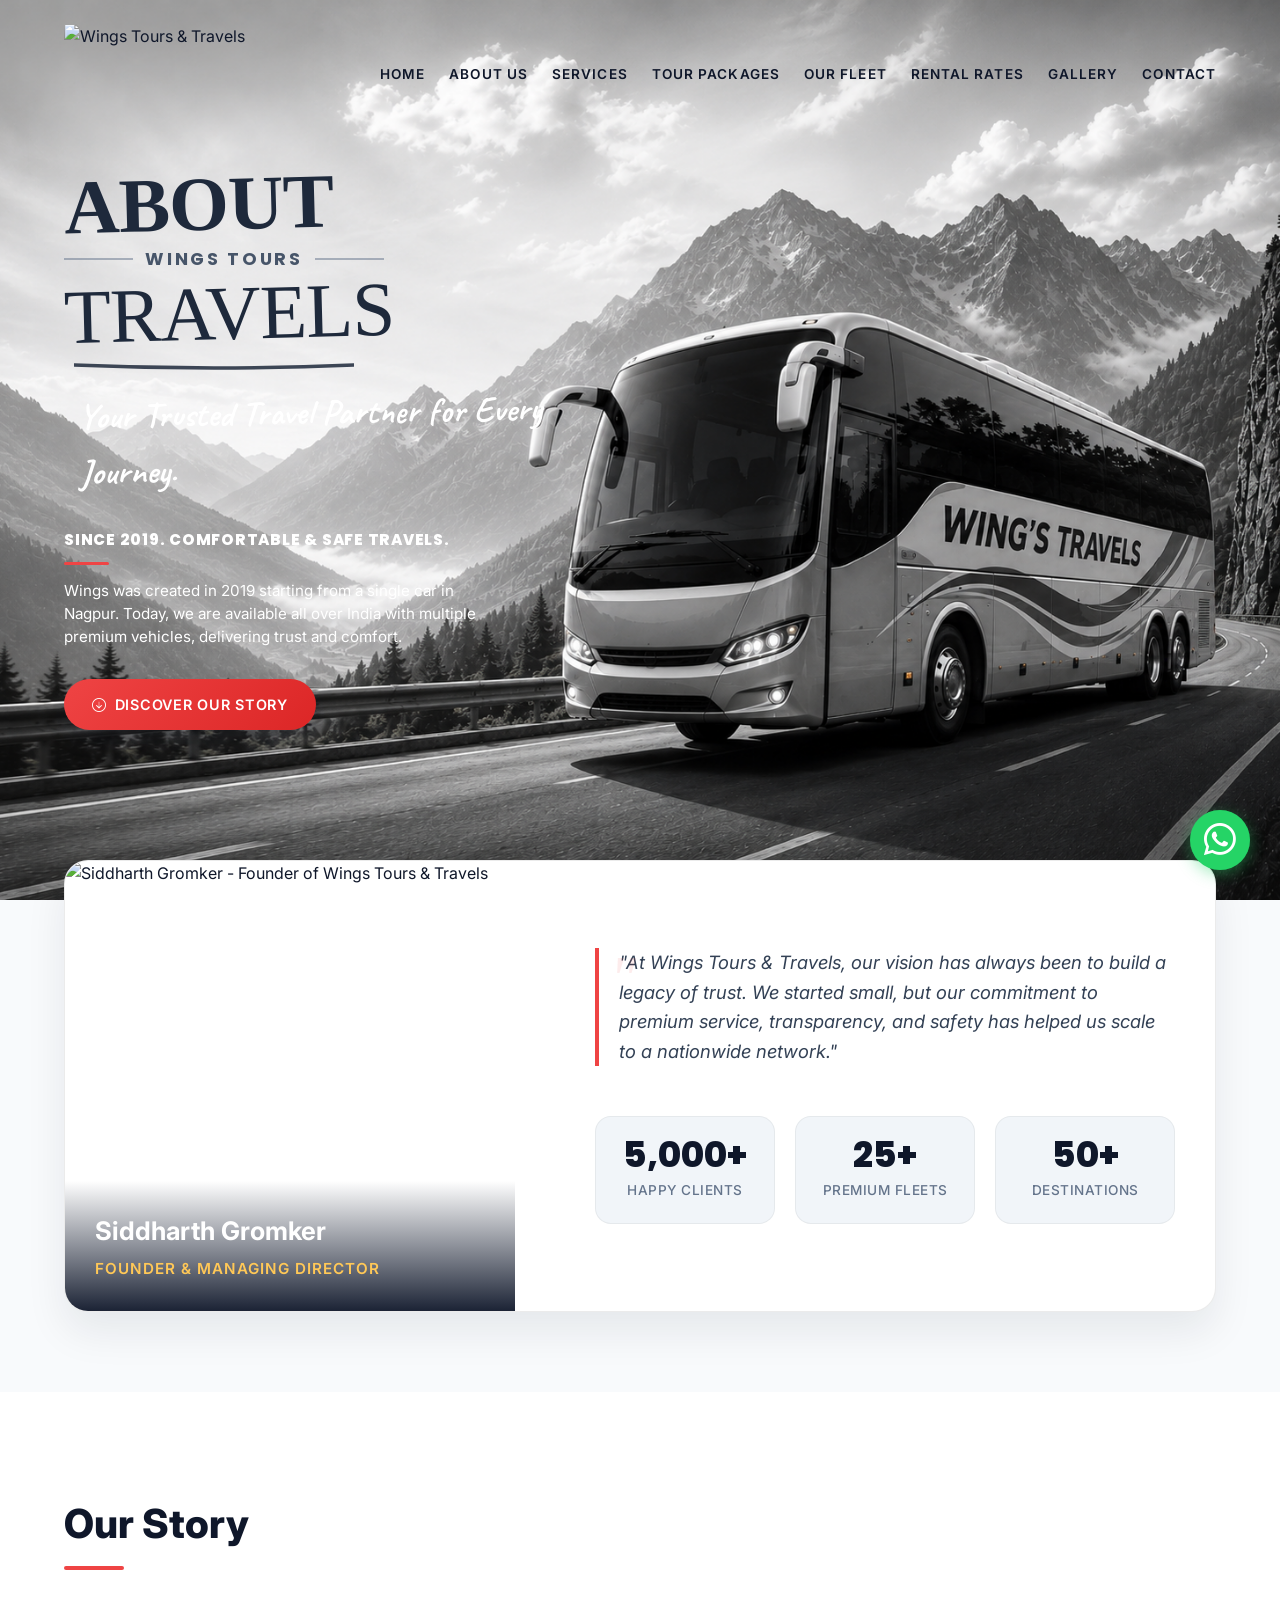
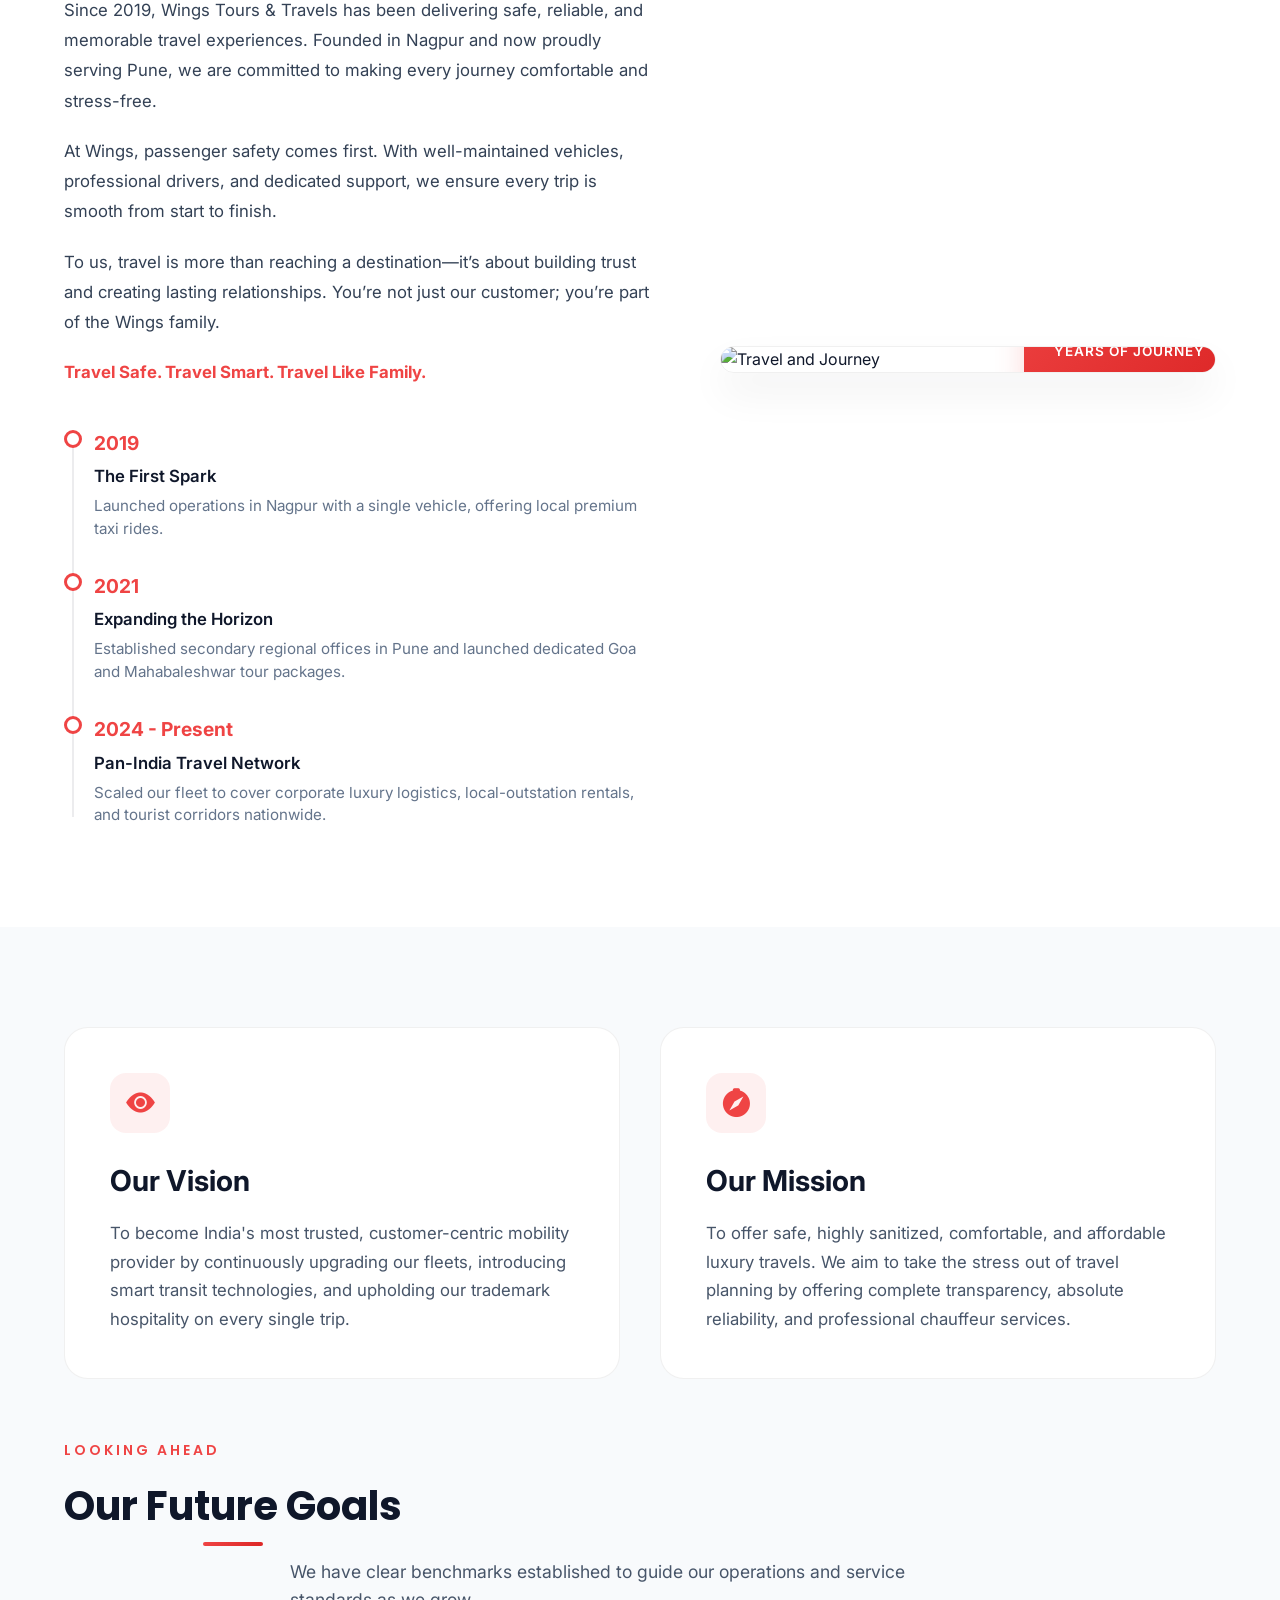
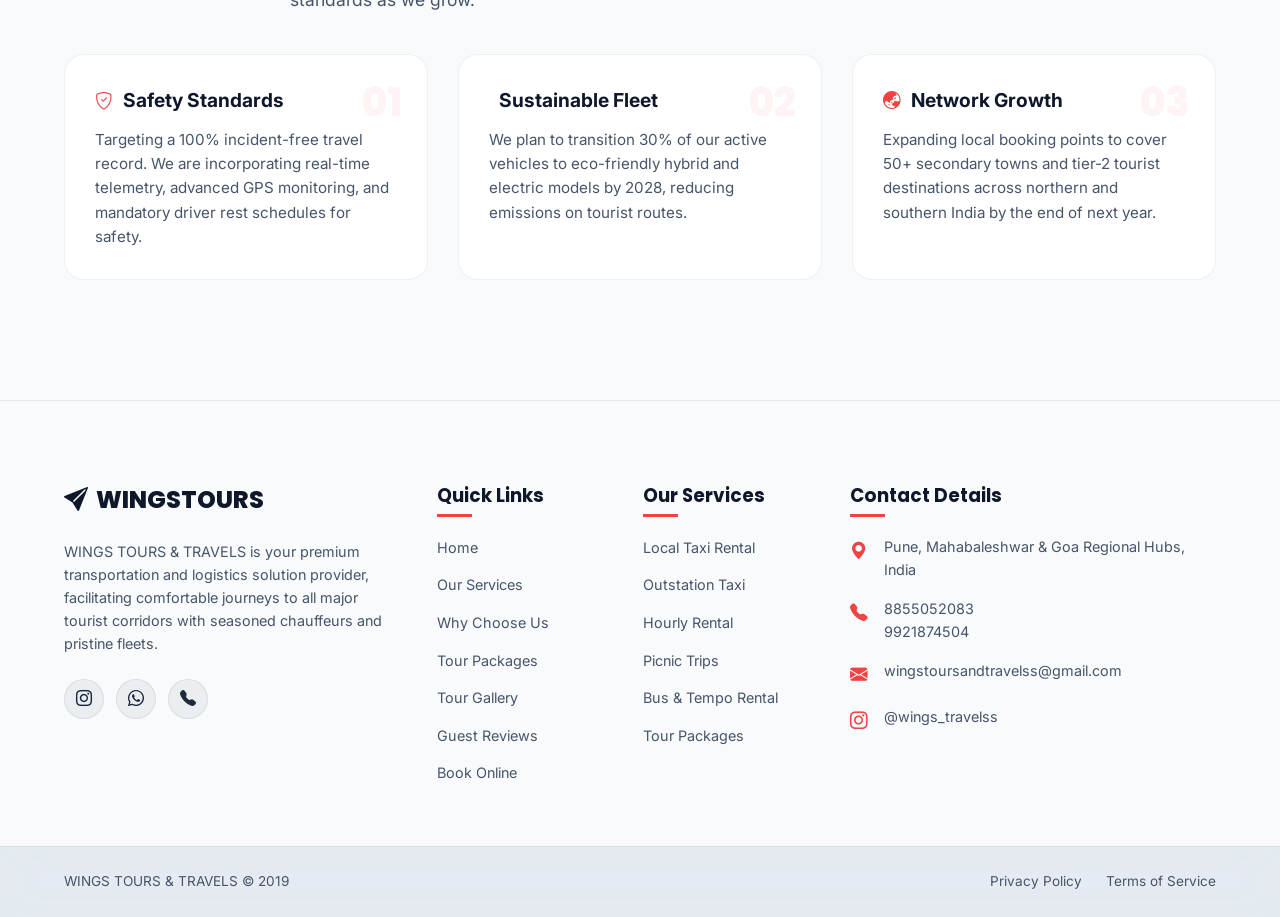
==== commit 51f4f71f: "Added details of these email and map location changes" ====
--- a/about.html
+++ b/about.html
@@ -6,7 +6,7 @@
     <meta name="viewport" content="width=device-width, initial-scale=1.0">
     <title>About Us | Wings Tours & Travels</title>
     <meta name="description"
-        content="Learn about Wings Tours & Travels. Founded by Siddharth Gromkar in 2019 with a single car in Nagpur, we now provide premium transport and rentals all over India.">
+        content="Learn about Wings Tours & Travels. Founded by Siddharth Gromker in 2019 with a single car in Nagpur, we now provide premium transport and rentals all over India.">
 
     <!-- Open Graph Meta Tags -->
     <meta property="og:title" content="About Us | Wings Tours & Travels">
@@ -619,12 +619,12 @@
             <ul class="nav-menu" id="navMenu">
                 <li><a href="index.html#home" class="nav-link">Home</a></li>
                 <li><a href="#owner-story" class="nav-link active">About Us</a></li>
+                <li><a href="index.html#services" class="nav-link">Services</a></li>
                 <li><a href="index.html#packages" class="nav-link">Tour Packages</a></li>
-                <li><a href="index.html#services" class="nav-link">Services</a></li>
                 <li><a href="index.html#fleet" class="nav-link">Our Fleet</a></li>
                 <li><a href="tariffs.html" class="nav-link">Rental Rates</a></li>
                 <li><a href="index.html#gallery" class="nav-link">Gallery</a></li>
-                <li><a href="index.html#booking" class="nav-link">Contact</a></li>
+                <li><a href="index.html#contact" class="nav-link">Contact</a></li>
             </ul>
         </div>
     </nav>
@@ -673,9 +673,9 @@
         <div class="container">
             <div class="owner-card">
                 <div class="owner-image-wrap">
-                    <img src="images/owner.png" alt="Founder of Wings Tours & Travels" class="owner-img">
+                    <img src="images/siddharthGromker.jpg" alt="Siddharth Gromker - Founder of Wings Tours & Travels" class="owner-img">
                     <div class="owner-info-overlay">
-                        <h3 class="owner-name">Siddharth Gromkar</h3>
+                        <h3 class="owner-name">Siddharth Gromker</h3>
                         <p class="owner-title">Founder & Managing Director</p>
                     </div>
                 </div>
@@ -713,19 +713,16 @@
                     <h2>Our Story</h2>
                     <div class="story-text">
                         <p>
-                            Wings Tours & Travels was created in 2019 with a humble beginning. Starting from a single
-                            sedan car operating locally in Nagpur, our focus was clear from day one: customer safety,
-                            vehicle cleanliness, and honest fares.
+                            Since 2019, Wings Tours & Travels has been delivering safe, reliable, and memorable travel experiences. Founded in Nagpur and now proudly serving Pune, we are committed to making every journey comfortable and stress-free.
                         </p>
                         <p>
-                            Through tireless dedication and positive word-of-mouth from our corporate and leisure
-                            clients, we steadily expanded our footprints. We quickly established operating hubs in Pune,
-                            Mahabaleshwar, and Goa, building a network of premium rentals.
+                            At Wings, passenger safety comes first. With well-maintained vehicles, professional drivers, and dedicated support, we ensure every trip is smooth from start to finish.
                         </p>
                         <p>
-                            Today, Wings is recognized as a trusted transportation provider available all over India,
-                            managing a diverse inventory of SUVs, luxury sedans, corporate coaches, and tempo
-                            travellers.
+                            To us, travel is more than reaching a destination—it’s about building trust and creating lasting relationships. You’re not just our customer; you’re part of the Wings family.
+                        </p>
+                        <p class="story-slogan" style="font-weight: 700; color: var(--color-secondary, #EF4444); margin-top: 15px;">
+                            Travel Safe. Travel Smart. Travel Like Family.
                         </p>
                     </div>
 
@@ -893,7 +890,7 @@
                     </li>
                     <li>
                         <i class="bi bi-envelope-fill"></i>
-                        <span>booking@wingstravels.co.in</span>
+                        <span><a href="mailto:wingstoursandtravelss@gmail.com">wingstoursandtravelss@gmail.com</a></span>
                     </li>
                     <li>
                         <i class="bi bi-instagram"></i>
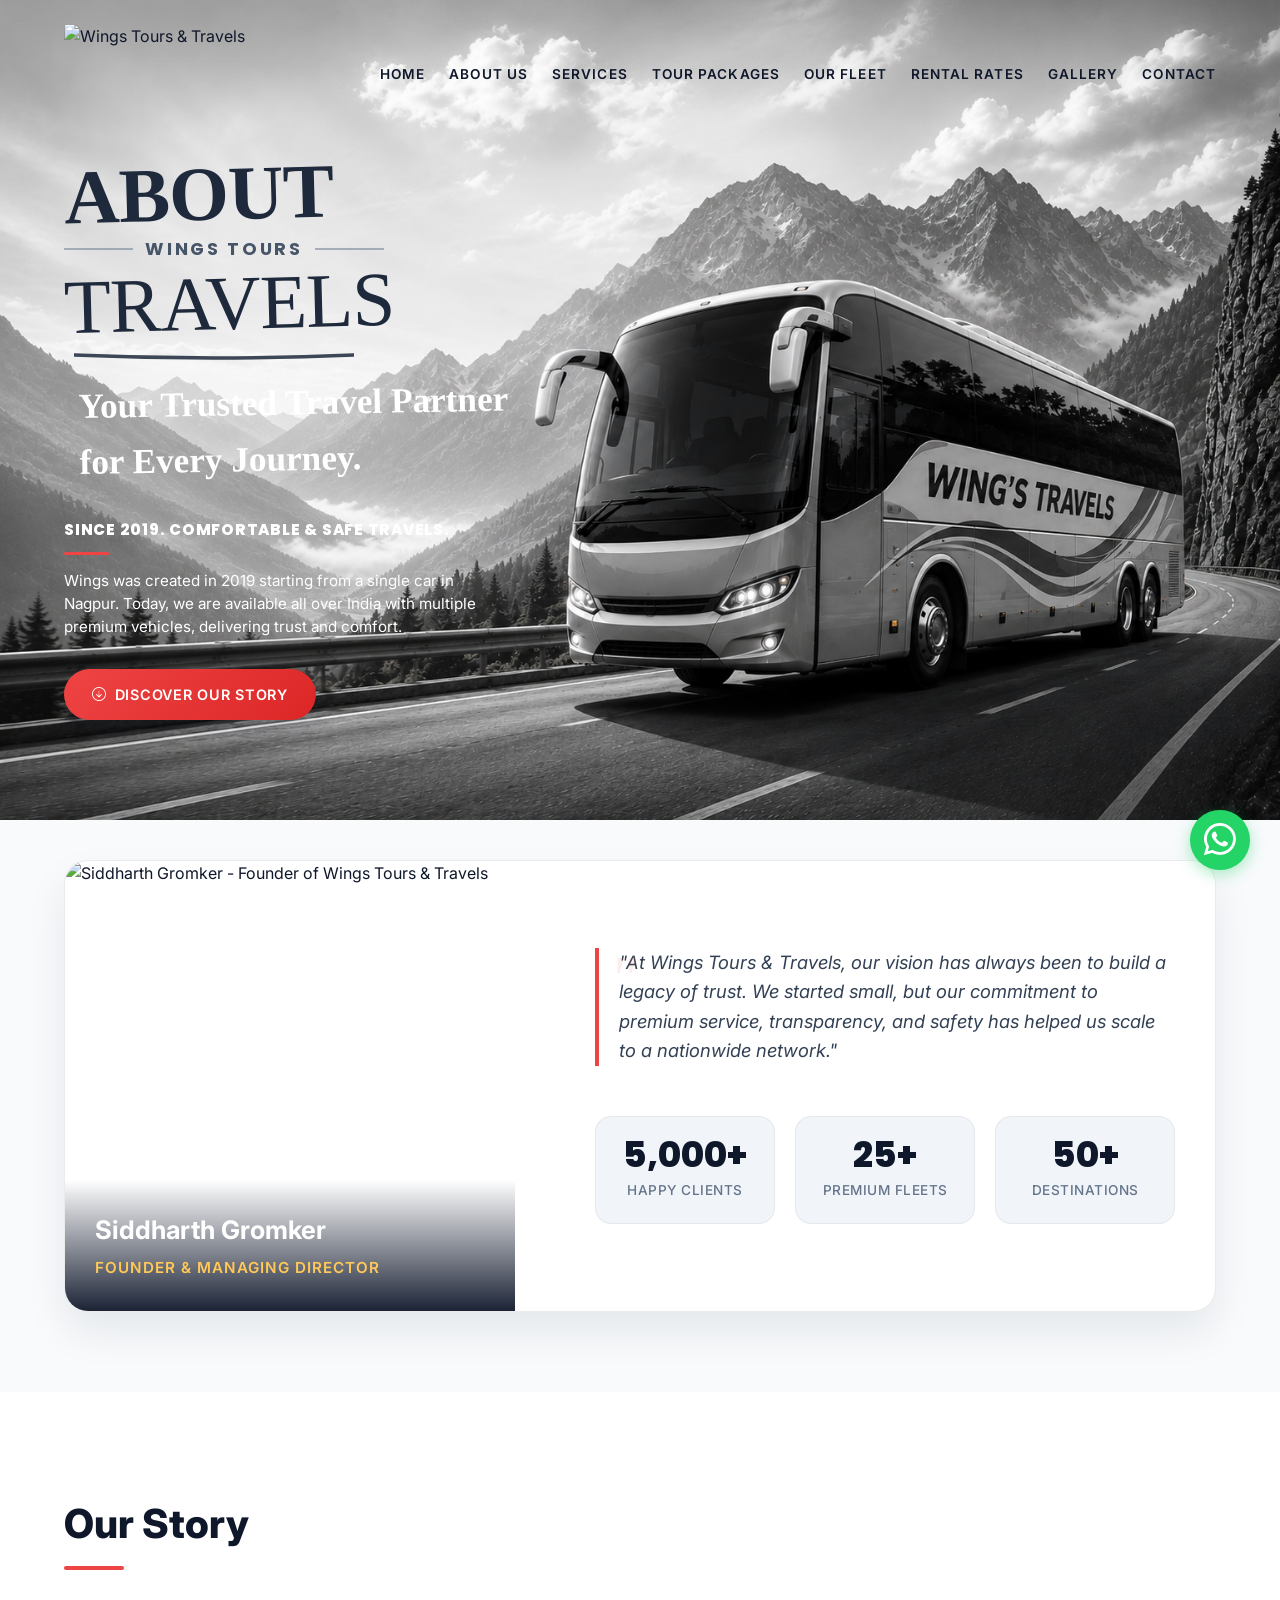
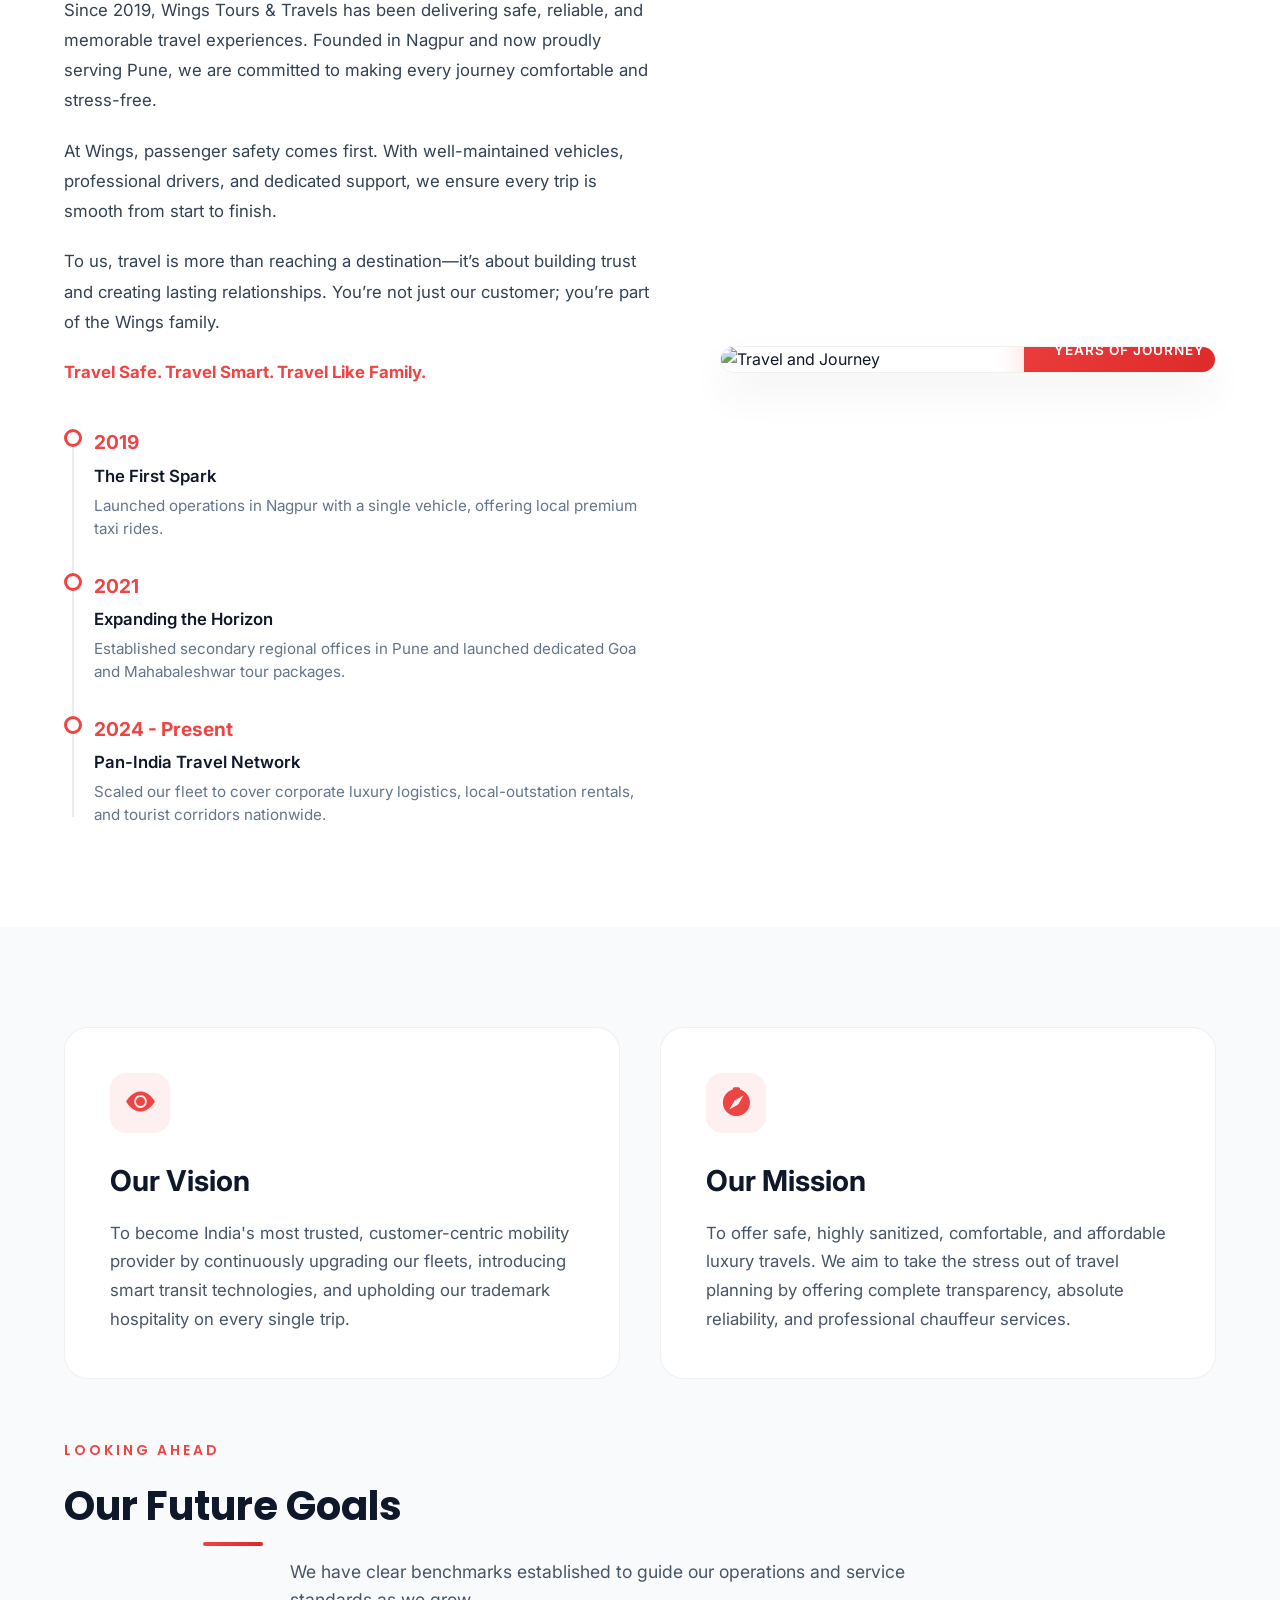
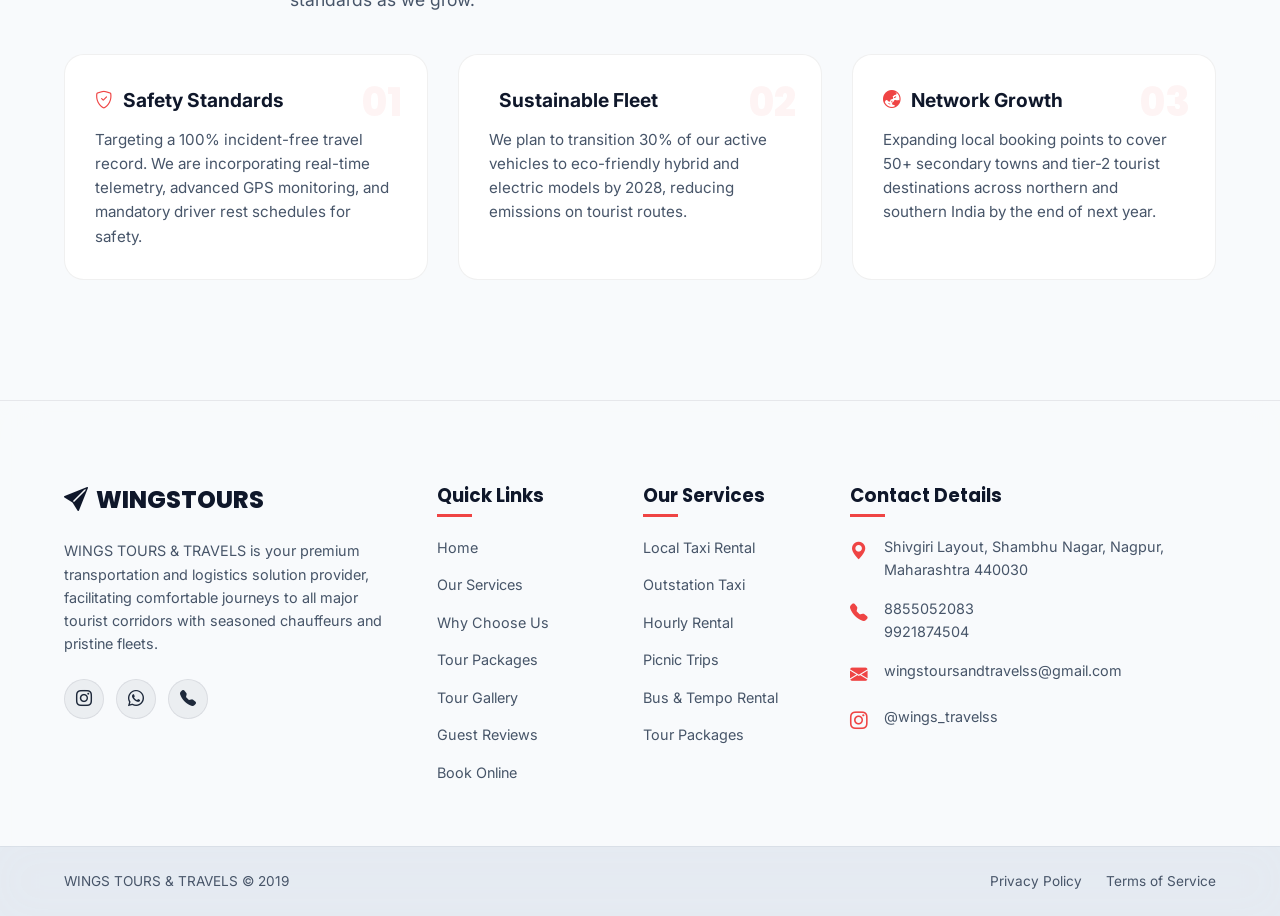
==== commit 22f19ddb: "miner fiexs" ====
--- a/about.html
+++ b/about.html
@@ -18,7 +18,7 @@
     <link rel="preconnect" href="https://fonts.googleapis.com">
     <link rel="preconnect" href="https://fonts.gstatic.com" crossorigin>
     <link
-        href="https://fonts.googleapis.com/css2?family=Inter:wght@300;400;500;600;700&family=Poppins:wght@400;500;600;700;800&family=Permanent+Marker&family=Caveat:wght@700&display=swap"
+        href="https://fonts.googleapis.com/css2?family=Inter:wght@300;400;500;600;700&family=Poppins:wght@400;500;600;700;800&family=Cinzel:wght@400;500;600;700;800&family=Pinyon+Script&display=swap"
         rel="stylesheet">
 
     <!-- Bootstrap Icons -->
@@ -38,6 +38,13 @@
             background-color: #0f172a !important;
             /* Keep the hero section dark for premium look */
             color: #ffffff;
+            height: auto;
+            min-height: auto;
+            padding: 160px 0 100px 0;
+        }
+
+        .hero-content {
+            top: 0;
         }
 
         .hero-section h1,
@@ -61,7 +68,7 @@
             grid-template-columns: 1fr 1.2fr;
             gap: 40px;
             box-shadow: 0 20px 40px rgba(15, 23, 42, 0.08);
-            margin-top: -120px;
+            margin-top: -40px;
             position: relative;
             z-index: 10;
         }
@@ -75,6 +82,7 @@
             width: 100%;
             height: 100%;
             object-fit: cover;
+            object-position: center top;
             position: absolute;
             top: 0;
             left: 0;
@@ -510,7 +518,7 @@
             }
 
             .owner-image-wrap {
-                min-height: 280px;
+                min-height: 340px;
             }
 
             .owner-details-wrap {
@@ -621,7 +629,7 @@
                 <li><a href="#owner-story" class="nav-link active">About Us</a></li>
                 <li><a href="index.html#services" class="nav-link">Services</a></li>
                 <li><a href="index.html#packages" class="nav-link">Tour Packages</a></li>
-                <li><a href="index.html#fleet" class="nav-link">Our Fleet</a></li>
+                <li><a href="fleet.html" class="nav-link">Our Fleet</a></li>
                 <li><a href="tariffs.html" class="nav-link">Rental Rates</a></li>
                 <li><a href="index.html#gallery" class="nav-link">Gallery</a></li>
                 <li><a href="index.html#contact" class="nav-link">Contact</a></li>
@@ -879,7 +887,7 @@
                 <ul class="footer-contact-list">
                     <li>
                         <i class="bi bi-geo-alt-fill"></i>
-                        <span>Pune, Mahabaleshwar & Goa Regional Hubs, India</span>
+                        <span><a href="https://maps.google.com/?q=WING'S+TOURS+AND+TRAVELS,+Shivgiri+Layout,+Shambhu+Nagar,+Nagpur,+Maharashtra+440030" target="_blank" rel="noopener">Shivgiri Layout, Shambhu Nagar, Nagpur, Maharashtra 440030</a></span>
                     </li>
                     <li>
                         <i class="bi bi-telephone-fill"></i>
--- a/style.css
+++ b/style.css
@@ -2008,15 +2008,16 @@
 }
 
 .quick-contact-actions {
-    margin-top: 40px;
+    margin-top: 45px;
 }
 
 .quick-contact-actions h3 {
     font-family: var(--font-heading);
-    font-size: 1.25rem;
+    font-size: 1.3rem;
     font-weight: 700;
     margin-bottom: 20px;
     color: var(--color-dark);
+    letter-spacing: -0.3px;
 }
 
 .action-buttons-flex {
@@ -2025,14 +2026,81 @@
     gap: 16px;
 }
 
-.btn-instagram-btn {
+.btn-action {
+    display: inline-flex;
+    align-items: center;
+    justify-content: center;
+    gap: 10px;
+    padding: 14px 28px;
+    border-radius: 50px;
+    font-size: 0.95rem;
+    font-weight: 600;
+    text-decoration: none;
+    background: #ffffff;
+    border: 1px solid #e2e8f0;
+    color: #0f172a;
+    box-shadow: 0 4px 12px rgba(15, 23, 42, 0.02);
+    transition: all 0.3s cubic-bezier(0.4, 0, 0.2, 1);
+    cursor: pointer;
+}
+
+/* Call Action Button */
+.btn-action.btn-call-action i {
+    color: #ef4444;
+    font-size: 1.1rem;
+    transition: transform 0.3s ease;
+}
+
+.btn-action.btn-call-action:hover {
+    border-color: #ef4444;
+    background-color: #fef2f2;
+    color: #ef4444;
+    box-shadow: 0 8px 20px rgba(239, 68, 68, 0.1);
+    transform: translateY(-2px);
+}
+
+.btn-action.btn-call-action:hover i {
+    transform: scale(1.15) rotate(-10deg);
+}
+
+/* WhatsApp Action Button */
+.btn-action.btn-whatsapp-action i {
+    color: #25d366;
+    font-size: 1.15rem;
+    transition: transform 0.3s ease;
+}
+
+.btn-action.btn-whatsapp-action:hover {
+    border-color: #25d366;
+    background-color: #f0fdf4;
+    color: #16a34a;
+    box-shadow: 0 8px 20px rgba(37, 211, 102, 0.1);
+    transform: translateY(-2px);
+}
+
+.btn-action.btn-whatsapp-action:hover i {
+    transform: scale(1.15);
+}
+
+/* Instagram Action Button */
+.btn-action.btn-instagram-action i {
     background: linear-gradient(45deg, #f09433 0%, #e6683c 25%, #dc2743 50%, #cc2366 75%, #bc1888 100%);
-    color: var(--color-white);
-}
-
-.btn-instagram-btn:hover {
+    -webkit-background-clip: text;
+    -webkit-text-fill-color: transparent;
+    font-size: 1.15rem;
+    transition: transform 0.3s ease;
+}
+
+.btn-action.btn-instagram-action:hover {
+    border-color: #e1306c;
+    background-color: #fff1f2;
+    color: #db2777;
+    box-shadow: 0 8px 20px rgba(225, 48, 108, 0.15);
     transform: translateY(-2px);
-    box-shadow: 0 4px 15px rgba(220, 39, 67, 0.3);
+}
+
+.btn-action.btn-instagram-action:hover i {
+    transform: scale(1.15) rotate(10deg);
 }
 
 /* Map Styling */
@@ -2184,10 +2252,17 @@
     font-size: 0.9rem;
 }
 
+.footer-contact-list li span,
+.footer-contact-list li a {
+    word-break: break-word;
+    overflow-wrap: anywhere;
+}
+
 .footer-contact-list i {
     color: var(--color-secondary);
     font-size: 1.1rem;
     margin-top: 2px;
+    flex-shrink: 0;
 }
 
 .footer-contact-list a {
@@ -2711,6 +2786,11 @@
     .success-actions {
         flex-direction: column;
     }
+
+    .footer-top {
+        grid-template-columns: 1fr;
+        gap: 30px;
+    }
 }
 
 /* ==========================================================================
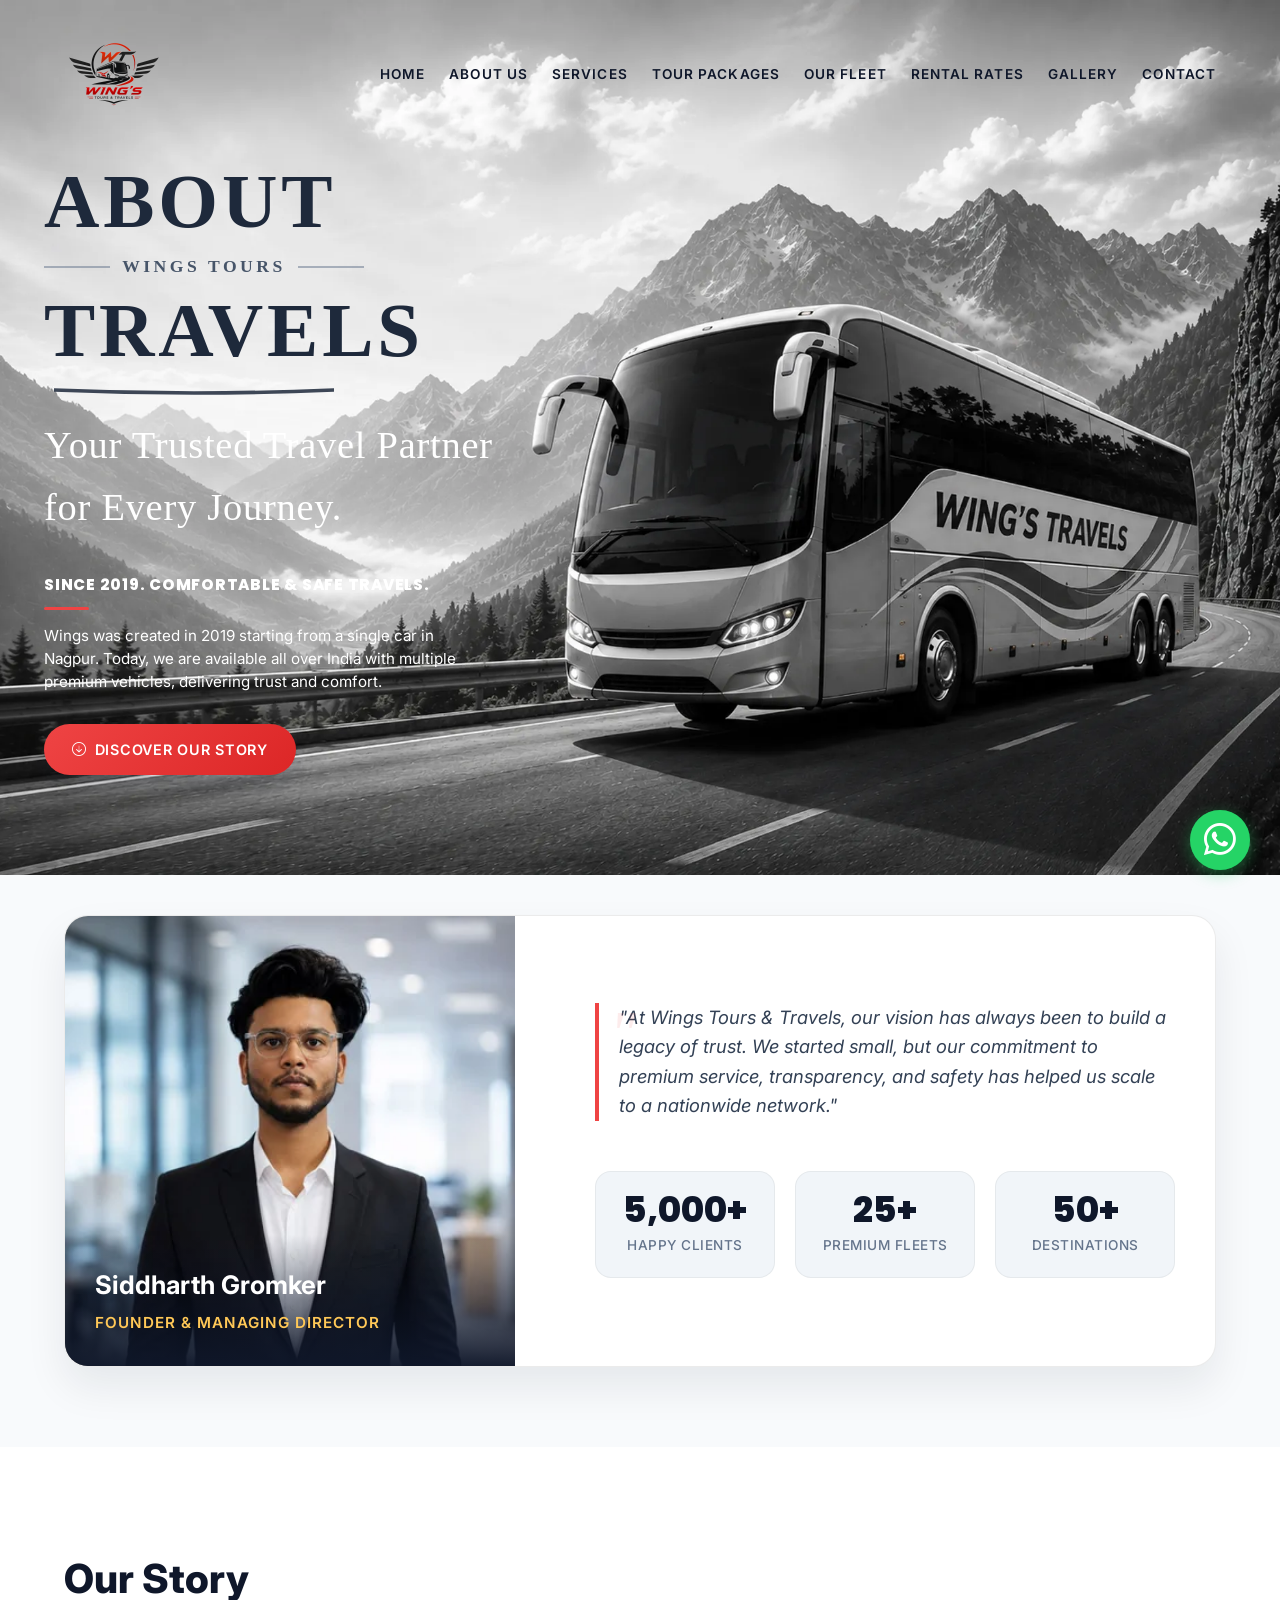
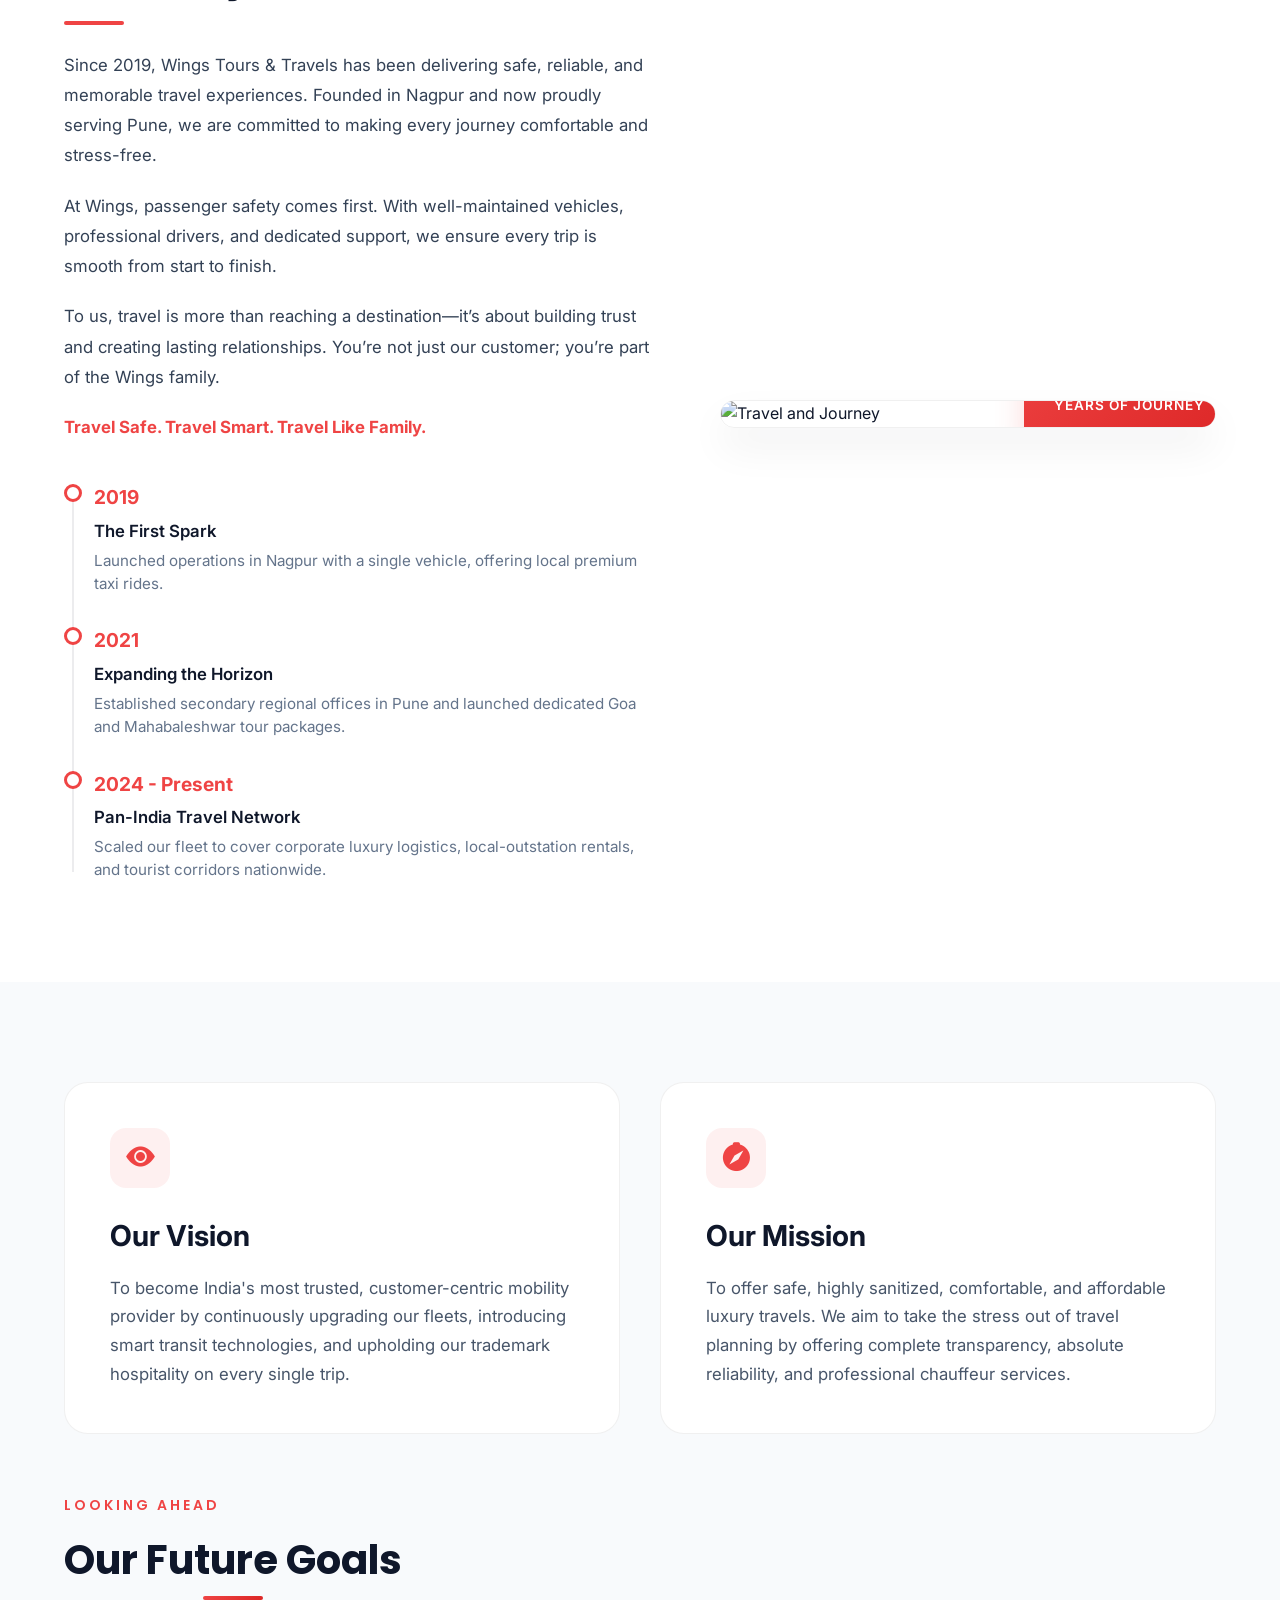
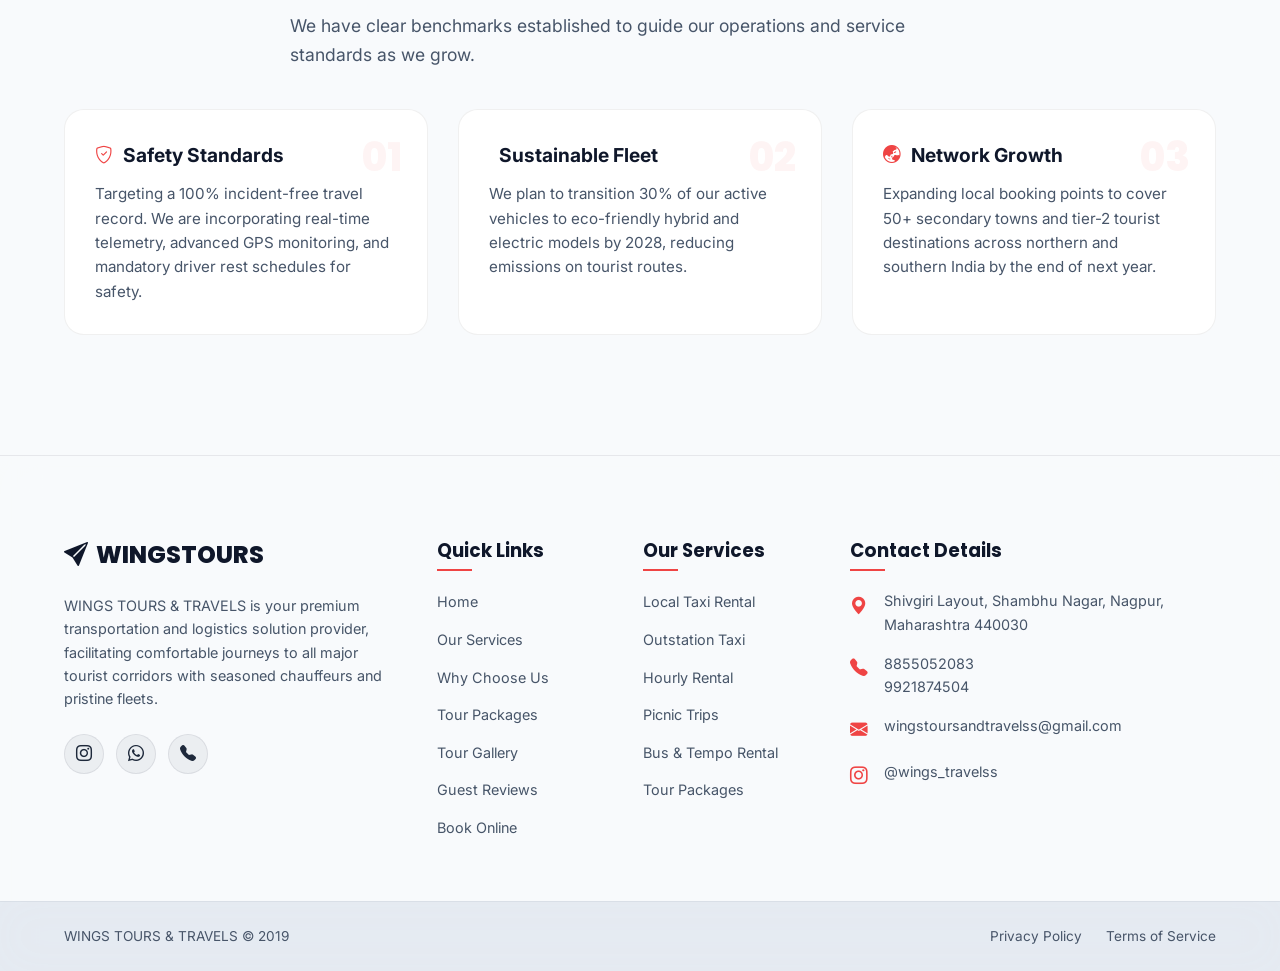
==== commit 4f6b2a60: "improve loading speed" ====
--- a/about.html
+++ b/about.html
@@ -26,6 +26,11 @@
 
     <!-- Custom CSS -->
     <link rel="stylesheet" href="style.css">
+    <!-- Preload critical assets -->
+    <link rel="preload" as="image" href="images/Logo.webp">
+    <!-- Preconnect to backend -->
+    <link rel="preconnect" href="https://wings-backend-jada.onrender.com">
+    <link rel="dns-prefetch" href="https://wings-backend-jada.onrender.com">
     <style>
         /* Light Theme Styles for About Page */
         body {
@@ -593,7 +598,7 @@
     <!-- Preloader -->
     <div id="preloader" class="preloader">
         <div class="preloader-content">
-            <img src="images/Logo.png" alt="Wings Tours & Travels" class="preloader-logo">
+            <img src="images/Logo.webp" alt="Wings Tours & Travels" class="preloader-logo">
             <div class="spinner"></div>
         </div>
     </div>
@@ -617,7 +622,7 @@
     <nav class="navbar" id="navbar">
         <div class="nav-container">
             <a href="index.html#home" class="logo">
-                <img src="images/Logo.png" alt="Wings Tours & Travels" class="logo-img">
+                <img src="images/Logo.webp" alt="Wings Tours & Travels" class="logo-img" width="100" height="100">
             </a>
             <button class="nav-toggle" id="navToggle" aria-label="Toggle Navigation">
                 <span class="bar"></span>
@@ -681,7 +686,7 @@
         <div class="container">
             <div class="owner-card">
                 <div class="owner-image-wrap">
-                    <img src="images/siddharthGromker.jpg" alt="Siddharth Gromker - Founder of Wings Tours & Travels" class="owner-img">
+                    <img src="images/siddharthGromker.webp" alt="Siddharth Gromker - Founder of Wings Tours & Travels" class="owner-img" loading="lazy">
                     <div class="owner-info-overlay">
                         <h3 class="owner-name">Siddharth Gromker</h3>
                         <p class="owner-title">Founder & Managing Director</p>
--- a/style.css
+++ b/style.css
@@ -27,6 +27,8 @@
     /* Typography */
     --font-heading: 'Poppins', sans-serif;
     --font-body: 'Inter', sans-serif;
+    --font-royal: 'Cinzel', serif;
+    --font-cursive: 'Pinyon Script', cursive;
 
     /* Spacing & Borders */
     --border-radius-sm: 8px;
@@ -586,7 +588,7 @@
 .hero-section {
     height: 100vh;
     min-height: 700px;
-    background-image: url('images/hero.png');
+    background-image: url('images/hero.webp');
     background-size: cover;
     background-position: center center;
     position: relative;
@@ -609,6 +611,9 @@
     flex-direction: column;
     align-items: flex-start;
     gap: 15px;
+    position: relative;
+    left: -20px;
+    top: 45px;
 }
 
 .hero-title-group {
@@ -620,20 +625,20 @@
 }
 
 .hero-brush-text.main-title {
-    font-family: 'Permanent Marker', cursive;
+    font-family: var(--font-royal);
+    font-weight: 700;
     font-size: 4.8rem;
     color: #1e293b;
-    line-height: 0.9;
-    letter-spacing: -0.01em;
+    line-height: 1.1;
+    letter-spacing: 0.05em;
     margin: 0;
-    transform: rotate(-1.5deg);
 }
 
 .hero-divider-text {
     display: flex;
     align-items: center;
     gap: 12px;
-    margin: 6px 0;
+    margin: 8px 0;
     width: 100%;
     max-width: 320px;
 }
@@ -646,11 +651,11 @@
 }
 
 .hero-divider-text .text {
-    font-family: var(--font-heading);
+    font-family: var(--font-royal);
     font-size: 1.1rem;
-    font-weight: 700;
+    font-weight: 600;
     color: #475569;
-    letter-spacing: 0.15em;
+    letter-spacing: 0.2em;
     text-transform: uppercase;
 }
 
@@ -668,12 +673,13 @@
 }
 
 .hero-cursive-text {
-    font-family: 'Caveat', cursive;
-    font-size: 2.2rem;
-    font-weight: 700;
-    color: #475569;
-    margin: 5px 0 15px 15px;
-    transform: rotate(-1deg);
+    font-family: var(--font-cursive);
+    font-size: 2.4rem;
+    font-weight: 400;
+    color: #334155;
+    margin: 10px 0 20px 0;
+    text-transform: none;
+    letter-spacing: 0.02em;
 }
 
 .hero-subtext-group {
@@ -1042,7 +1048,8 @@
 .package-img {
     width: 100%;
     height: 100%;
-    object-fit: cover;
+    object-fit: contain;
+    background-color: #f1f5f9;
     transition: var(--transition-slow);
 }
 
@@ -1103,6 +1110,7 @@
     font-size: 0.9rem;
     margin-bottom: 24px;
     line-height: 1.5;
+    white-space: pre-wrap;
 }
 
 .package-footer {
@@ -1167,7 +1175,7 @@
     font-size: 2.5rem;
     color: var(--color-accent);
     margin-bottom: 16px;
-    display: inline-block;
+    display: block;
 }
 
 .stat-number {
@@ -2507,7 +2515,7 @@
     .hero-section {
         height: auto;
         min-height: 100vh;
-        background-image: url('images/hero_portrait.png');
+        background-image: url('images/hero_portrait.webp');
         background-size: cover;
         background-position: center center;
         display: flex;
@@ -2532,7 +2540,7 @@
 
     .hero-brush-text.main-title {
         font-size: 3.2rem;
-        line-height: 0.95;
+        line-height: 1.1;
     }
 
     .hero-divider-text {
@@ -2638,7 +2646,7 @@
     .hero-section {
         height: auto;
         min-height: 100dvh;
-        background-image: url('images/hero_portrait.png');
+        background-image: url('images/hero_portrait.webp');
         background-size: cover;
         background-position: center center;
         align-items: flex-start;
@@ -3165,4 +3173,10 @@
     display: flex;
     justify-content: center;
     margin-top: 50px;
+}
+
+.fleet-view-all {
+    display: flex;
+    justify-content: center;
+    margin-top: 50px;
 }
